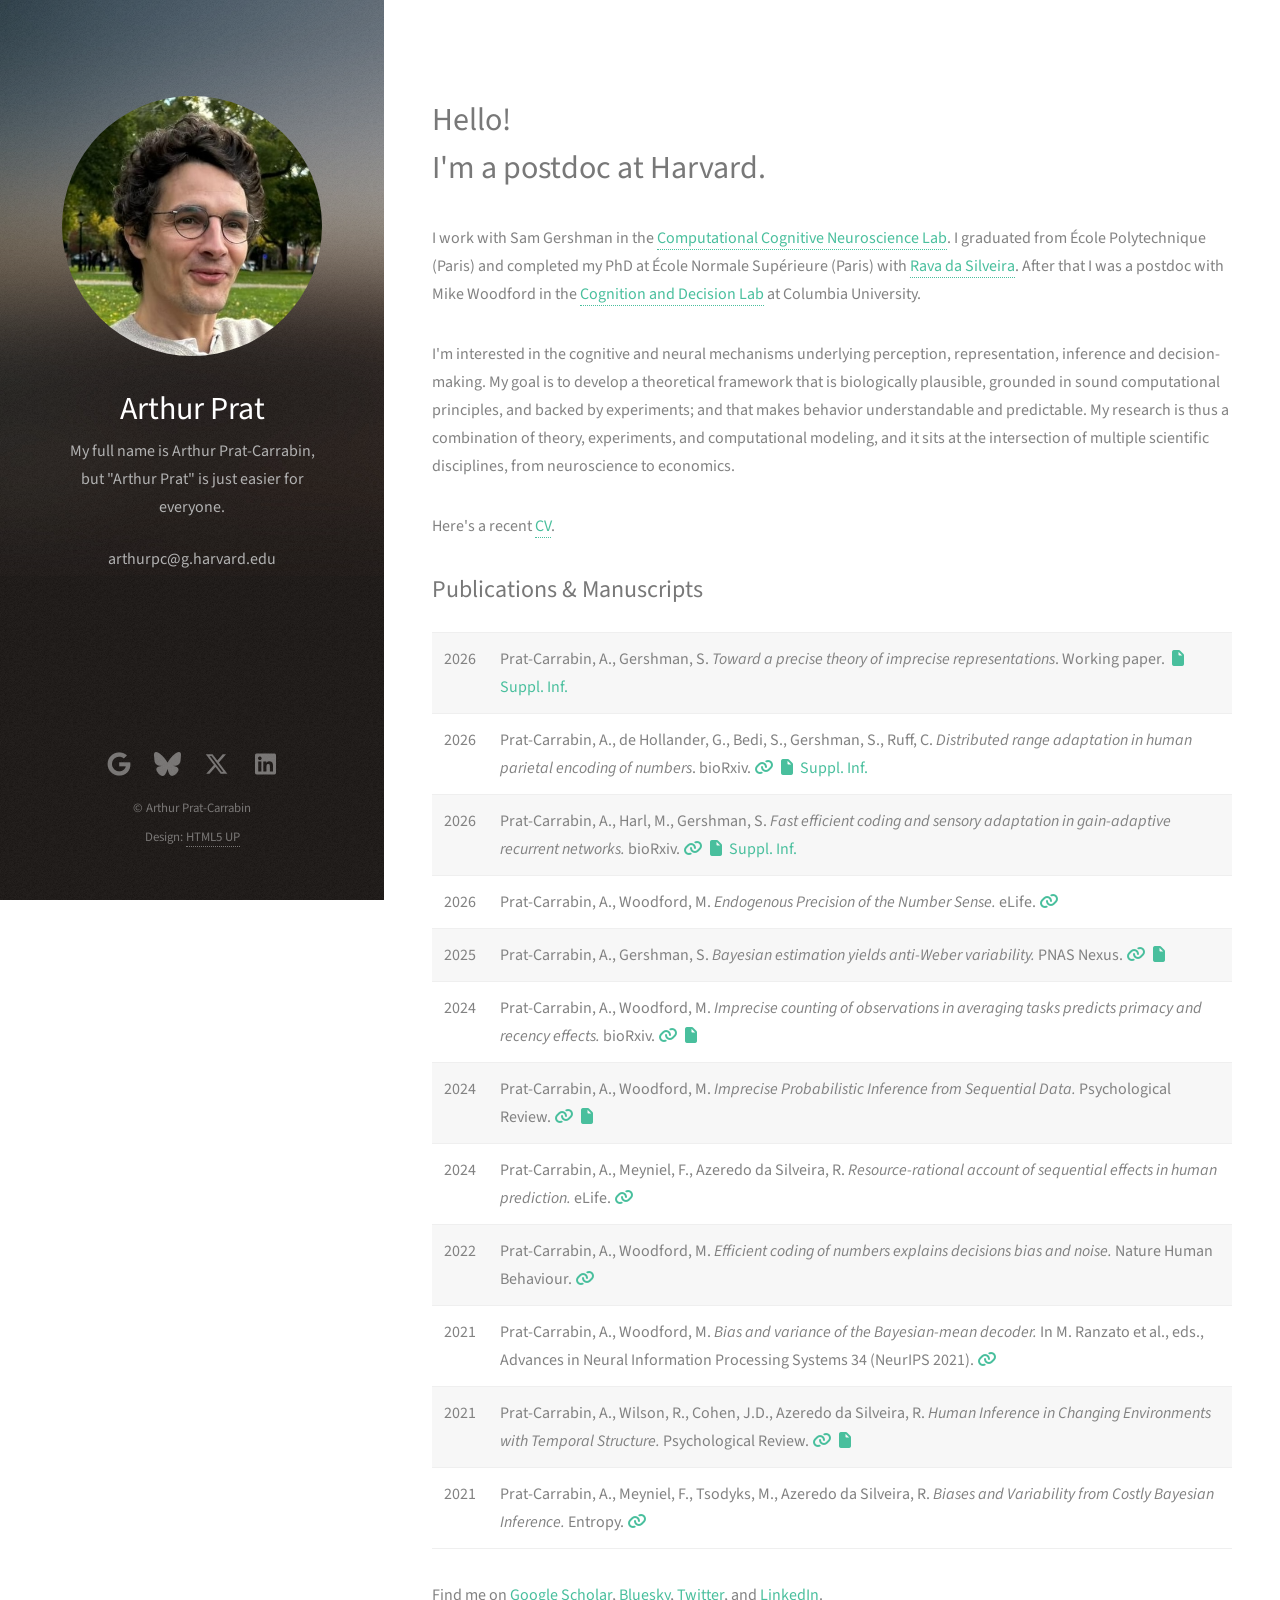
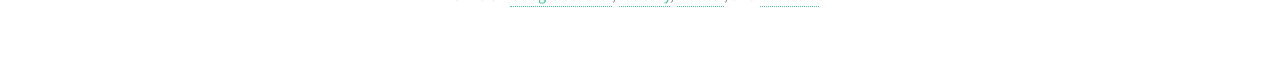
==== index.html @ 5d3cf510 "updated opinion piece" ====
<!DOCTYPE HTML>
<!--
	Strata by HTML5 UP
	html5up.net | @ajlkn
	Free for personal and commercial use under the CCA 3.0 license (html5up.net/license)
-->
<html>
	<head>
		<title>Arthur Prat-Carrabin</title>
		<meta charset="utf-8" />
		<meta name="viewport" content="width=device-width, initial-scale=1, user-scalable=no" />
		<link rel="stylesheet" href="assets/css/main.css" />
		<link rel="icon" type="image/x-icon" href="images/favicon.ico">
	</head>
	<body class="is-preload">

		<!-- Header -->
			<header id="header">
				<div class="inner">
					<a href="#" class="image avatar"><img src="images/apc3c.JPG" alt="" /></a>
					<h1 style="font-size:2em"><strong>Arthur Prat</strong></h1>
                    <p>My full name is Arthur Prat-Carrabin,<br>but "Arthur Prat" is just easier for everyone.</p>
					<p>arthurpc<span>@</span>g.harvard.edu</p>
				</div>
			</header>

		<!-- Main -->
			<div id="main">

				<!-- One -->
					<section id="one">
						<header class="major">
							<h2>Hello!<br />
							I'm a postdoc at Harvard.</h2>
						</header>
						<p>I work with Sam Gershman in the <a href="https://gershmanlab.com/">Computational Cognitive Neuroscience Lab</a>.
						I graduated from École Polytechnique (Paris) and completed my PhD at École Normale Supérieure (Paris) with <a href="https://www.silveira-lab.com/">Rava da Silveira</a>.
						After that I was a postdoc with Mike Woodford in the <a href="https://www.cognition.econ.columbia.edu/">Cognition and Decision Lab</a> at Columbia University.
						</p>
						<p>I'm interested in the cognitive and neural mechanisms underlying perception, representation, inference and decision-making.
							My goal is to develop a theoretical framework that is biologically plausible, grounded in sound computational principles,
							and backed by experiments; and that makes behavior understandable and predictable.
							My research is thus a combination of theory, experiments, and computational modeling,
							and it sits at the intersection of multiple scientific disciplines, from neuroscience to economics.
						</p>
						<p>Here's a recent <a href="pdfs/CV - Arthur Prat-Carrabin.pdf"  target="_blank" rel="noopener noreferrer">CV</a>.</p>
						<!-- <ul class="actions">
							<li><a href="#three" class="button">Learn More</a></li>
						</ul> -->
					</section>

						<h2>Publications & Manuscripts</h2>
						<div class="table-wrapper">
							<table>
								<tr>
									<td>2026</td>
									<td>Prat-Carrabin, A., Gershman, S. <i>Toward a precise theory of imprecise representations</i>. Working paper.
										<a href="pdfs/Prat-Carrabin and Gershman - 2026 - Toward a precise theory of imprecise representations.pdf" class="fa-solid fa-file" style="border-bottom:none;" target="_blank" rel="noopener noreferrer"></a>
										<a href="pdfs/Prat-Carrabin and Gershman - 2026 - Toward a precise theory of imprecise representations - Suppl Inf.pdf" style="border-bottom:none;" target="_blank" rel="noopener noreferrer">Suppl. Inf.</a>
                                    </td>
								</tr>
								<tr>
									<td>2026</td>
									<td>Prat-Carrabin, A., de Hollander, G., Bedi, S.,  Gershman, S., Ruff, C. <i>Distributed range adaptation in human parietal encoding of numbers</i>. bioRxiv.
                                        <a href="https://www.biorxiv.org/cgi/content/short/2025.09.25.675916" class="fa-solid fa-link" style="border-bottom:none;" target="_blank" rel="noopener noreferrer"></a>
										<a href="pdfs/Prat-Carrabin, de Hollander, Bedi, Gershman, Ruff - Distributed range adaptation in human parietal encoding of numbers - 2026.pdf" class="fa-solid fa-file" style="border-bottom:none;" target="_blank" rel="noopener noreferrer"></a>
										<a href="pdfs/Prat-Carrabin, de Hollander, Bedi, Gershman, Ruff - Distributed range adaptation in human parietal encoding of numbers - 2026 - Suppl Inf.pdf" style="border-bottom:none;" target="_blank" rel="noopener noreferrer">Suppl. Inf.</a>
                                        <!--- <br>Here is a <a href="https://www.youtube.com/watch?v=u6K8ixUadC8">recorded presentation</a> of this paper. --->
                                    </td>
								</tr>
								<tr>
									<td>2026</td>
									<td>Prat-Carrabin, A., Harl, M., Gershman, S. <i>Fast efficient coding and sensory adaptation in gain-adaptive recurrent networks.</i> bioRxiv.
                                        <a href="https://doi.org/10.1101/2025.07.11.664261" class="fa-solid fa-link" style="border-bottom:none;" target="_blank" rel="noopener noreferrer"></a>
										<a href="pdfs/Prat-Carrabin, Harl, Gershman - Fast efficient coding and sensory adaptation in gain-adaptive recurrent networks - 2026.pdf" class="fa-solid fa-file" style="border-bottom:none;" target="_blank" rel="noopener noreferrer"></a>
										<a href="pdfs/Prat-Carrabin, Harl, Gershman - Fast efficient coding and sensory adaptation in gain-adaptive recurrent networks - Suppl Inf - 2026.pdf" style="border-bottom:none;" target="_blank" rel="noopener noreferrer">Suppl. Inf.</a>
                                    </td>
								</tr>
								<tr>
									<td>2026</td>
									<td>Prat-Carrabin, A., Woodford, M. <i>Endogenous Precision of the Number Sense.</i> eLife.
                                        <a href="https://doi.org/10.7554/eLife.101277" class="fa-solid fa-link" style="border-bottom:none;" target="_blank" rel="noopener noreferrer"></a>
                                    </td>
								</tr>
								<tr>
									<td>2025</td>
									<td>Prat-Carrabin, A., Gershman, S. <i>Bayesian estimation yields anti-Weber variability.</i> PNAS Nexus.
                                        <a href="https://doi.org/10.1093/pnasnexus/pgaf275" class="fa-solid fa-link" style="border-bottom:none;" target="_blank" rel="noopener noreferrer"></a>
										<a href="pdfs/Prat-Carrabin and Gershman - 2025 - Bayesian estimation yields anti-Weber variability.pdf" class="fa-solid fa-file" style="border-bottom:none;" target="_blank" rel="noopener noreferrer"></a>
                                    </td>
								</tr>
								<tr>
									<td>2024</td>
									<td>Prat-Carrabin, A., Woodford, M. <i>Imprecise counting of observations in averaging tasks predicts primacy and recency effects.</i> bioRxiv.
                                        <a href="https://doi.org/10.1101/2024.09.29.615676" class="fa-solid fa-link" style="border-bottom:none;" target="_blank" rel="noopener noreferrer"></a>
										<a href="pdfs/Prat-Carrabin and Woodford - 2024 - Imprecise counting of observations in averaging tasks predicts primacy and recency effects.pdf" class="fa-solid fa-file" style="border-bottom:none;" target="_blank" rel="noopener noreferrer"></a>
                                    </td>
								</tr>
								<tr>
									<td>2024</td>
									<td>Prat-Carrabin, A., Woodford, M. <i>Imprecise Probabilistic Inference from Sequential Data.</i> Psychological Review.
										<a href="https://doi.org/10.1037/rev0000469" class="fa-solid fa-link" style="border-bottom:none;" target="_blank" rel="noopener noreferrer"></a>
										<a href="pdfs/Prat-Carrabin and Woodford - 2024 - Imprecise probabilistic inference from sequential data.pdf" class="fa-solid fa-file" style="border-bottom:none;" target="_blank" rel="noopener noreferrer"></a>
									</td>
								</tr>
								<tr>
									<td>2024</td>
									<td>Prat-Carrabin, A., Meyniel, F., Azeredo da Silveira, R. <i>Resource-rational account of sequential effects in human prediction.</i> eLife.
										<a href="https://doi.org/10.7554/eLife.81256" class="fa-solid fa-link" style="border-bottom:none;" target="_blank" rel="noopener noreferrer"></a></td>
								</tr>
								<tr>
									<td>2022</td>
									<td>Prat-Carrabin, A., Woodford, M. <i>Efficient coding of numbers explains decisions bias and noise.</i> Nature Human Behaviour. 
										<a href="https://www.nature.com/articles/s41562-022-01352-4" class="fa-solid fa-link" style="border-bottom:none;" target="_blank" rel="noopener noreferrer"></a></td>
								</tr>
								<tr>
									<td>2021</td>
									<td>Prat-Carrabin, A., Woodford, M. <i>Bias and variance of the Bayesian-mean decoder.</i> In M. Ranzato et al., eds., Advances in Neural Information Processing Systems 34 (NeurIPS 2021).
										<a href="https://proceedings.neurips.cc/paper_files/paper/2021/hash/c7c3e78e3c9d26cc1158a8735d548eaa-Abstract.html" class="fa-solid fa-link" style="border-bottom:none;" target="_blank" rel="noopener noreferrer"></a></td>
								</tr>
								<tr>
									<td>2021</td>
									<td>Prat-Carrabin, A., Wilson, R., Cohen, J.D., Azeredo da Silveira, R. <i>Human Inference in Changing Environments with Temporal Structure.</i> Psychological Review.
										<a href="http://dx.doi.org/10.1037/rev0000276" class="fa-solid fa-link" style="border-bottom:none;" target="_blank" rel="noopener noreferrer"></a>
										<a href="pdfs/Prat-Carrabin et al. - 2021 - Human inference in changing environments with temporal structure.pdf" class="fa-solid fa-file" style="border-bottom:none;" target="_blank" rel="noopener noreferrer"></a>
									</td>
								</tr>
								<tr>
									<td>2021</td>
									<td>Prat-Carrabin, A., Meyniel, F., Tsodyks, M., Azeredo da Silveira, R. <i>Biases and Variability from Costly Bayesian Inference.</i> Entropy. <a href="https://doi.org/10.3390/e23050603" class="fa-solid fa-link" style="border-bottom:none;" target="_blank" rel="noopener noreferrer"></a></td>
								</tr>
							</table>
						</div>
					
					Find me on <a href="https://scholar.google.com/citations?user=wDpjnFcAAAAJ" target="_blank" rel="noopener noreferrer">Google Scholar</a>,
								<a href="https://bsky.app/profile/arthurpr4t.bsky.social" target="_blank" rel="noopener noreferrer">Bluesky</a>,
								<a href="https://x.com/arthurpr4t" target="_blank" rel="noopener noreferrer">Twitter</a>, and 
								<a href="https://www.linkedin.com/in/arthurpratcarrabin/" target="_blank" rel="noopener noreferrer">LinkedIn</a>.

				<!-- Two ->
					<section id="two">
						<h2>Recent Work</h2>
						<div class="row">
							<article class="col-6 col-12-xsmall work-item">
								<a href="images/fulls/01.jpg" class="image fit thumb"><img src="images/thumbs/01.jpg" alt="" /></a>
								<h3>Magna sed consequat tempus</h3>
								<p>Lorem ipsum dolor sit amet nisl sed nullam feugiat.</p>
							</article>
							<article class="col-6 col-12-xsmall work-item">
								<a href="images/fulls/02.jpg" class="image fit thumb"><img src="images/thumbs/02.jpg" alt="" /></a>
								<h3>Ultricies lacinia interdum</h3>
								<p>Lorem ipsum dolor sit amet nisl sed nullam feugiat.</p>
							</article>
							<article class="col-6 col-12-xsmall work-item">
								<a href="images/fulls/03.jpg" class="image fit thumb"><img src="images/thumbs/03.jpg" alt="" /></a>
								<h3>Tortor metus commodo</h3>
								<p>Lorem ipsum dolor sit amet nisl sed nullam feugiat.</p>
							</article>
							<article class="col-6 col-12-xsmall work-item">
								<a href="images/fulls/04.jpg" class="image fit thumb"><img src="images/thumbs/04.jpg" alt="" /></a>
								<h3>Quam neque phasellus</h3>
								<p>Lorem ipsum dolor sit amet nisl sed nullam feugiat.</p>
							</article>
							<article class="col-6 col-12-xsmall work-item">
								<a href="images/fulls/05.jpg" class="image fit thumb"><img src="images/thumbs/05.jpg" alt="" /></a>
								<h3>Nunc enim commodo aliquet</h3>
								<p>Lorem ipsum dolor sit amet nisl sed nullam feugiat.</p>
							</article>
							<article class="col-6 col-12-xsmall work-item">
								<a href="images/fulls/06.jpg" class="image fit thumb"><img src="images/thumbs/06.jpg" alt="" /></a>
								<h3>Risus ornare lacinia</h3>
								<p>Lorem ipsum dolor sit amet nisl sed nullam feugiat.</p>
							</article>
						</div>
						<ul class="actions">
							<li><a href="#" class="button">Full Portfolio</a></li>
						</ul>
					</section>

				<!-- Three ->
					<section id="three">
						<h2>Get In Touch</h2>
						<p>Accumsan pellentesque commodo blandit enim arcu non at amet id arcu magna. Accumsan orci faucibus id eu lorem semper nunc nisi lorem vulputate lorem neque lorem ipsum dolor.</p>
						<div class="row">
							<div class="col-8 col-12-small">
								<form method="post" action="#">
									<div class="row gtr-uniform gtr-50">
										<div class="col-6 col-12-xsmall"><input type="text" name="name" id="name" placeholder="Name" /></div>
										<div class="col-6 col-12-xsmall"><input type="email" name="email" id="email" placeholder="Email" /></div>
										<div class="col-12"><textarea name="message" id="message" placeholder="Message" rows="4"></textarea></div>
									</div>
								</form>
								<ul class="actions">
									<li><input type="submit" value="Send Message" /></li>
								</ul>
							</div>
							<div class="col-4 col-12-small">
								<ul class="labeled-icons">
									<li>
										<h3 class="icon solid fa-home"><span class="label">Address</span></h3>
										1234 Somewhere Rd.<br />
										Nashville, TN 00000<br />
										United States
									</li>
									<li>
										<h3 class="icon solid fa-mobile-alt"><span class="label">Phone</span></h3>
										000-000-0000
									</li>
									<li>
										<h3 class="icon solid fa-envelope"><span class="label">Email</span></h3>
										<a href="#">hello@untitled.tld</a>
									</li>
								</ul>
							</div>
						</div>
					</section>

				<!-- Four ->
				<!-
					<section id="four">
						<h2>Elements</h2>

						<section>
							<h4>Text</h4>
							<p>This is <b>bold</b> and this is <strong>strong</strong>. This is <i>italic</i> and this is <em>emphasized</em>.
							This is <sup>superscript</sup> text and this is <sub>subscript</sub> text.
							This is <u>underlined</u> and this is code: <code>for (;;) { ... }</code>. Finally, <a href="#">this is a link</a>.</p>
							<hr />
							<header>
								<h4>Heading with a Subtitle</h4>
								<p>Lorem ipsum dolor sit amet nullam id egestas urna aliquam</p>
							</header>
							<p>Nunc lacinia ante nunc ac lobortis. Interdum adipiscing gravida odio porttitor sem non mi integer non faucibus ornare mi ut ante amet placerat aliquet. Volutpat eu sed ante lacinia sapien lorem accumsan varius montes viverra nibh in adipiscing blandit tempus accumsan.</p>
							<header>
								<h5>Heading with a Subtitle</h5>
								<p>Lorem ipsum dolor sit amet nullam id egestas urna aliquam</p>
							</header>
							<p>Nunc lacinia ante nunc ac lobortis. Interdum adipiscing gravida odio porttitor sem non mi integer non faucibus ornare mi ut ante amet placerat aliquet. Volutpat eu sed ante lacinia sapien lorem accumsan varius montes viverra nibh in adipiscing blandit tempus accumsan.</p>
							<hr />
							<h2>Heading Level 2</h2>
							<h3>Heading Level 3</h3>
							<h4>Heading Level 4</h4>
							<h5>Heading Level 5</h5>
							<h6>Heading Level 6</h6>
							<hr />
							<h5>Blockquote</h5>
							<blockquote>Fringilla nisl. Donec accumsan interdum nisi, quis tincidunt felis sagittis eget tempus euismod. Vestibulum ante ipsum primis in faucibus vestibulum. Blandit adipiscing eu felis iaculis volutpat ac adipiscing accumsan faucibus. Vestibulum ante ipsum primis in faucibus lorem ipsum dolor sit amet nullam adipiscing eu felis.</blockquote>
							<h5>Preformatted</h5>
							<pre><code>i = 0;

while (!deck.isInOrder()) {
print 'Iteration ' + i;
deck.shuffle();
i++;
}

print 'It took ' + i + ' iterations to sort the deck.';</code></pre>
						</section>

						<section>
							<h4>Lists</h4>
							<div class="row">
								<div class="col-6 col-12-xsmall">
									<h5>Unordered</h5>
									<ul>
										<li>Dolor pulvinar etiam magna etiam.</li>
										<li>Sagittis adipiscing lorem eleifend.</li>
										<li>Felis enim feugiat dolore viverra.</li>
									</ul>
									<h5>Alternate</h5>
									<ul class="alt">
										<li>Dolor pulvinar etiam magna etiam.</li>
										<li>Sagittis adipiscing lorem eleifend.</li>
										<li>Felis enim feugiat dolore viverra.</li>
									</ul>
								</div>
								<div class="col-6 col-12-xsmall">
									<h5>Ordered</h5>
									<ol>
										<li>Dolor pulvinar etiam magna etiam.</li>
										<li>Etiam vel felis at lorem sed viverra.</li>
										<li>Felis enim feugiat dolore viverra.</li>
										<li>Dolor pulvinar etiam magna etiam.</li>
										<li>Etiam vel felis at lorem sed viverra.</li>
										<li>Felis enim feugiat dolore viverra.</li>
									</ol>
									<h5>Icons</h5>
									<ul class="icons">
										<li><a href="#" class="icon brands fa-twitter"><span class="label">Twitter</span></a></li>
										<li><a href="#" class="icon brands fa-facebook-f"><span class="label">Facebook</span></a></li>
										<li><a href="#" class="icon brands fa-instagram"><span class="label">Instagram</span></a></li>
										<li><a href="#" class="icon brands fa-github"><span class="label">Github</span></a></li>
										<li><a href="#" class="icon brands fa-dribbble"><span class="label">Dribbble</span></a></li>
										<li><a href="#" class="icon brands fa-tumblr"><span class="label">Tumblr</span></a></li>
									</ul>
								</div>
							</div>
							<h5>Actions</h5>
							<ul class="actions">
								<li><a href="#" class="button primary">Default</a></li>
								<li><a href="#" class="button">Default</a></li>
							</ul>
							<ul class="actions small">
								<li><a href="#" class="button primary small">Small</a></li>
								<li><a href="#" class="button small">Small</a></li>
							</ul>
							<div class="row">
								<div class="col-6 col-12-small">
									<ul class="actions stacked">
										<li><a href="#" class="button primary">Default</a></li>
										<li><a href="#" class="button">Default</a></li>
									</ul>
								</div>
								<div class="col-6 col-12-small">
									<ul class="actions stacked">
										<li><a href="#" class="button primary small">Small</a></li>
										<li><a href="#" class="button small">Small</a></li>
									</ul>
								</div>
								<div class="col-6 col-12-small">
									<ul class="actions stacked">
										<li><a href="#" class="button primary fit">Default</a></li>
										<li><a href="#" class="button fit">Default</a></li>
									</ul>
								</div>
								<div class="col-6 col-12-small">
									<ul class="actions stacked">
										<li><a href="#" class="button primary small fit">Small</a></li>
										<li><a href="#" class="button small fit">Small</a></li>
									</ul>
								</div>
							</div>
						</section>

						<section>
							<h4>Table</h4>
							<h5>Default</h5>
							<div class="table-wrapper">
								<table>
									<thead>
										<tr>
											<th>Name</th>
											<th>Description</th>
											<th>Price</th>
										</tr>
									</thead>
									<tbody>
										<tr>
											<td>Item One</td>
											<td>Ante turpis integer aliquet porttitor.</td>
											<td>29.99</td>
										</tr>
										<tr>
											<td>Item Two</td>
											<td>Vis ac commodo adipiscing arcu aliquet.</td>
											<td>19.99</td>
										</tr>
										<tr>
											<td>Item Three</td>
											<td> Morbi faucibus arcu accumsan lorem.</td>
											<td>29.99</td>
										</tr>
										<tr>
											<td>Item Four</td>
											<td>Vitae integer tempus condimentum.</td>
											<td>19.99</td>
										</tr>
										<tr>
											<td>Item Five</td>
											<td>Ante turpis integer aliquet porttitor.</td>
											<td>29.99</td>
										</tr>
									</tbody>
									<tfoot>
										<tr>
											<td colspan="2"></td>
											<td>100.00</td>
										</tr>
									</tfoot>
								</table>
							</div>

							<h5>Alternate</h5>
							<div class="table-wrapper">
								<table class="alt">
									<thead>
										<tr>
											<th>Name</th>
											<th>Description</th>
											<th>Price</th>
										</tr>
									</thead>
									<tbody>
										<tr>
											<td>Item One</td>
											<td>Ante turpis integer aliquet porttitor.</td>
											<td>29.99</td>
										</tr>
										<tr>
											<td>Item Two</td>
											<td>Vis ac commodo adipiscing arcu aliquet.</td>
											<td>19.99</td>
										</tr>
										<tr>
											<td>Item Three</td>
											<td> Morbi faucibus arcu accumsan lorem.</td>
											<td>29.99</td>
										</tr>
										<tr>
											<td>Item Four</td>
											<td>Vitae integer tempus condimentum.</td>
											<td>19.99</td>
										</tr>
										<tr>
											<td>Item Five</td>
											<td>Ante turpis integer aliquet porttitor.</td>
											<td>29.99</td>
										</tr>
									</tbody>
									<tfoot>
										<tr>
											<td colspan="2"></td>
											<td>100.00</td>
										</tr>
									</tfoot>
								</table>
							</div>
						</section>

						<section>
							<h4>Buttons</h4>
							<ul class="actions">
								<li><a href="#" class="button primary">Primary</a></li>
								<li><a href="#" class="button">Default</a></li>
							</ul>
							<ul class="actions">
								<li><a href="#" class="button large">Large</a></li>
								<li><a href="#" class="button">Default</a></li>
								<li><a href="#" class="button small">Small</a></li>
							</ul>
							<ul class="actions fit">
								<li><a href="#" class="button primary fit">Fit</a></li>
								<li><a href="#" class="button fit">Fit</a></li>
							</ul>
							<ul class="actions fit small">
								<li><a href="#" class="button primary fit small">Fit + Small</a></li>
								<li><a href="#" class="button fit small">Fit + Small</a></li>
							</ul>
							<ul class="actions">
								<li><a href="#" class="button primary icon solid fa-download">Icon</a></li>
								<li><a href="#" class="button icon solid fa-download">Icon</a></li>
							</ul>
							<ul class="actions">
								<li><span class="button primary disabled">Primary</span></li>
								<li><span class="button disabled">Default</span></li>
							</ul>
						</section>

						<section>
							<h4>Form</h4>
							<form method="post" action="#">
								<div class="row gtr-uniform gtr-50">
									<div class="col-6 col-12-xsmall">
										<input type="text" name="demo-name" id="demo-name" value="" placeholder="Name" />
									</div>
									<div class="col-6 col-12-xsmall">
										<input type="email" name="demo-email" id="demo-email" value="" placeholder="Email" />
									</div>
									<div class="col-12">
										<select name="demo-category" id="demo-category">
											<option value="">- Category -</option>
											<option value="1">Manufacturing</option>
											<option value="1">Shipping</option>
											<option value="1">Administration</option>
											<option value="1">Human Resources</option>
										</select>
									</div>
									<div class="col-4 col-12-small">
										<input type="radio" id="demo-priority-low" name="demo-priority" checked>
										<label for="demo-priority-low">Low Priority</label>
									</div>
									<div class="col-4 col-12-small">
										<input type="radio" id="demo-priority-normal" name="demo-priority">
										<label for="demo-priority-normal">Normal Priority</label>
									</div>
									<div class="col-4 col-12-small">
										<input type="radio" id="demo-priority-high" name="demo-priority">
										<label for="demo-priority-high">High Priority</label>
									</div>
									<div class="col-6 col-12-small">
										<input type="checkbox" id="demo-copy" name="demo-copy">
										<label for="demo-copy">Email me a copy of this message</label>
									</div>
									<div class="col-6 col-12-small">
										<input type="checkbox" id="demo-human" name="demo-human" checked>
										<label for="demo-human">I am a human and not a robot</label>
									</div>
									<div class="col-12">
										<textarea name="demo-message" id="demo-message" placeholder="Enter your message" rows="6"></textarea>
									</div>
									<div class="col-12">
										<ul class="actions">
											<li><input type="submit" value="Send Message" class="primary" /></li>
											<li><input type="reset" value="Reset" /></li>
										</ul>
									</div>
								</div>
							</form>
						</section>

						<section>
							<h4>Image</h4>
							<h5>Fit</h5>
							<div class="box alt">
								<div class="row gtr-50 gtr-uniform">
									<div class="col-12"><span class="image fit"><img src="images/fulls/05.jpg" alt="" /></span></div>
									<div class="col-4"><span class="image fit"><img src="images/thumbs/01.jpg" alt="" /></span></div>
									<div class="col-4"><span class="image fit"><img src="images/thumbs/02.jpg" alt="" /></span></div>
									<div class="col-4"><span class="image fit"><img src="images/thumbs/03.jpg" alt="" /></span></div>
									<div class="col-4"><span class="image fit"><img src="images/thumbs/04.jpg" alt="" /></span></div>
									<div class="col-4"><span class="image fit"><img src="images/thumbs/05.jpg" alt="" /></span></div>
									<div class="col-4"><span class="image fit"><img src="images/thumbs/06.jpg" alt="" /></span></div>
									<div class="col-4"><span class="image fit"><img src="images/thumbs/03.jpg" alt="" /></span></div>
									<div class="col-4"><span class="image fit"><img src="images/thumbs/02.jpg" alt="" /></span></div>
									<div class="col-4"><span class="image fit"><img src="images/thumbs/01.jpg" alt="" /></span></div>
								</div>
							</div>
							<h5>Left &amp; Right</h5>
							<p><span class="image left"><img src="images/avatar.jpg" alt="" /></span>Fringilla nisl. Donec accumsan interdum nisi, quis tincidunt felis sagittis eget. tempus euismod. Vestibulum ante ipsum primis in faucibus vestibulum. Blandit adipiscing eu felis iaculis volutpat ac adipiscing accumsan eu faucibus. Integer ac pellentesque praesent tincidunt felis sagittis eget. tempus euismod. Vestibulum ante ipsum primis in faucibus vestibulum. Blandit adipiscing eu felis iaculis volutpat ac adipiscing accumsan eu faucibus. Integer ac pellentesque praesent. Donec accumsan interdum nisi, quis tincidunt felis sagittis eget. tempus euismod. Vestibulum ante ipsum primis in faucibus vestibulum. Blandit adipiscing eu felis iaculis volutpat ac adipiscing accumsan eu faucibus. Integer ac pellentesque praesent tincidunt felis sagittis eget. tempus euismod. Vestibulum ante ipsum primis in faucibus vestibulum. Blandit adipiscing eu felis iaculis volutpat ac adipiscing accumsan eu faucibus. Integer ac pellentesque praesent.</p>
							<p><span class="image right"><img src="images/avatar.jpg" alt="" /></span>Fringilla nisl. Donec accumsan interdum nisi, quis tincidunt felis sagittis eget. tempus euismod. Vestibulum ante ipsum primis in faucibus vestibulum. Blandit adipiscing eu felis iaculis volutpat ac adipiscing accumsan eu faucibus. Integer ac pellentesque praesent tincidunt felis sagittis eget. tempus euismod. Vestibulum ante ipsum primis in faucibus vestibulum. Blandit adipiscing eu felis iaculis volutpat ac adipiscing accumsan eu faucibus. Integer ac pellentesque praesent. Donec accumsan interdum nisi, quis tincidunt felis sagittis eget. tempus euismod. Vestibulum ante ipsum primis in faucibus vestibulum. Blandit adipiscing eu felis iaculis volutpat ac adipiscing accumsan eu faucibus. Integer ac pellentesque praesent tincidunt felis sagittis eget. tempus euismod. Vestibulum ante ipsum primis in faucibus vestibulum. Blandit adipiscing eu felis iaculis volutpat ac adipiscing accumsan eu faucibus. Integer ac pellentesque praesent.</p>
						</section>

					</section>
				-->

			</div>

		<!-- Footer -->
			<footer id="footer">
				<div class="inner">
					<ul class="icons">
						<li><a style="border-bottom:none; font-size:1.5em;" href="https://scholar.google.com/citations?user=wDpjnFcAAAAJ" class="fa-brands fa-google" target="_blank" rel="noopener noreferrer"></a></li>
						<li><a style="border-bottom:none; font-size:1.5em;" href="https://bsky.app/profile/arthurpr4t.bsky.social" class="fa-brands fa-bluesky" target="_blank" rel="noopener noreferrer"></a></li>
						<li><a style="border-bottom:none; font-size:1.5em;" href="https://x.com/arthurpr4t" class="fa-brands fa-x-twitter" target="_blank" rel="noopener noreferrer"></a></li>
						<li><a style="border-bottom:none; font-size:1.5em;" href="https://www.linkedin.com/in/arthurpratcarrabin/" class="fa-brands fa-linkedin" target="_blank" rel="noopener noreferrer"></a></li>
						<!--- <li><a href="#" class="icon brands fa-github"><span class="label">Github</span></a></li> --->
						<!--- <li><a href="#" class="icon brands fa-dribbble"><span class="label">Dribbble</span></a></li> --->
						<!--- <li><a href="#" class="icon solid fa-envelope"><span class="label">Email</span></a></li> --->
					</ul>
					<ul class="copyright">
						<li>&copy; Arthur Prat-Carrabin</li><li>Design: <a href="http://html5up.net">HTML5 UP</a></li>
					</ul>
				</div>
			</footer>

		<!-- Scripts -->
			<script src="assets/js/jquery.min.js"></script>
			<script src="assets/js/jquery.poptrox.min.js"></script>
			<script src="assets/js/browser.min.js"></script>
			<script src="assets/js/breakpoints.min.js"></script>
			<script src="assets/js/util.js"></script>
			<script src="assets/js/main.js"></script>

	</body>
</html>
---- assets/css/main.css ----
/*@import url("fontawesome.min.css");*/
@import url("../fontawesome/css/fontawesome.min.css");
@import url("../fontawesome/css/brands.min.css");
@import url("../fontawesome/css/solid.min.css");
@import url("https://fonts.googleapis.com/css?family=Source+Sans+Pro:400,400italic");

/*
	Strata by HTML5 UP
	html5up.net | @ajlkn
	Free for personal and commercial use under the CCA 3.0 license (html5up.net/license)
*/

html, body, div, span, applet, object,
iframe, h1, h2, h3, h4, h5, h6, p, blockquote,
pre, a, abbr, acronym, address, big, cite,
code, del, dfn, em, img, ins, kbd, q, s, samp,
small, strike, strong, sub, sup, tt, var, b,
u, i, center, dl, dt, dd, ol, ul, li, fieldset,
form, label, legend, table, caption, tbody,
tfoot, thead, tr, th, td, article, aside,
canvas, details, embed, figure, figcaption,
footer, header, hgroup, menu, nav, output, ruby,
section, summary, time, mark, audio, video {
	margin: 0;
	padding: 0;
	border: 0;
	font-size: 100%;
	font: inherit;
	vertical-align: baseline;}

article, aside, details, figcaption, figure,
footer, header, hgroup, menu, nav, section {
	display: block;}

body {
	line-height: 1;
}

ol, ul {
	list-style: none;
}

blockquote, q {
	quotes: none;
}

	blockquote:before, blockquote:after, q:before, q:after {
		content: '';
		content: none;
	}

table {
	border-collapse: collapse;
	border-spacing: 0;
}

body {
	-webkit-text-size-adjust: none;
}

mark {
	background-color: transparent;
	color: inherit;
}

input::-moz-focus-inner {
	border: 0;
	padding: 0;
}

input, select, textarea {
	-moz-appearance: none;
	-webkit-appearance: none;
	-ms-appearance: none;
	appearance: none;
}

/* Basic */

	html {
		box-sizing: border-box;
	}

	*, *:before, *:after {
		box-sizing: inherit;
	}

	body {
		background: #fff;
	}

		body.is-preload *, body.is-preload *:before, body.is-preload *:after {
			-moz-animation: none !important;
			-webkit-animation: none !important;
			-ms-animation: none !important;
			animation: none !important;
			-moz-transition: none !important;
			-webkit-transition: none !important;
			-ms-transition: none !important;
			transition: none !important;
		}

	body, input, select, textarea {
		/*color: #a2a2a2;*/
		color: #828282;
		font-family: "Source Sans Pro", Helvetica, sans-serif;
		font-size: 16pt;
		font-weight: 400;
		line-height: 1.75em;
	}

	a {
		-moz-transition: color 0.2s ease-in-out, border-color 0.2s ease-in-out;
		-webkit-transition: color 0.2s ease-in-out, border-color 0.2s ease-in-out;
		-ms-transition: color 0.2s ease-in-out, border-color 0.2s ease-in-out;
		transition: color 0.2s ease-in-out, border-color 0.2s ease-in-out;
		border-bottom: dotted 1px;
		color: #49bf9d;
		text-decoration: none;
	}

		a:hover {
			border-bottom-color: transparent;
			color: #49bf9d !important;
			text-decoration: none;
		}

	strong, b {
		color: #787878;
		font-weight: 400;
	}

	em, i {
		font-style: italic;
	}

	p {
		margin: 0 0 2em 0;
	}

	h1, h2, h3, h4, h5, h6 {
		color: #787878;
		font-weight: 400;
		line-height: 1em;
		margin: 0 0 1em 0;
	}

		h1 a, h2 a, h3 a, h4 a, h5 a, h6 a {
			color: inherit;
			text-decoration: none;
		}

	h1 {
		font-size: 2em;
		line-height: 1.5em;
	}

	h2 {
		font-size: 1.5em;
		line-height: 1.5em;
	}

	h3 {
		font-size: 1.25em;
		line-height: 1.5em;
	}

	h4 {
		font-size: 1.1em;
		line-height: 1.5em;
	}

	h5 {
		font-size: 0.9em;
		line-height: 1.5em;
	}

	h6 {
		font-size: 0.7em;
		line-height: 1.5em;
	}

	sub {
		font-size: 0.8em;
		position: relative;
		top: 0.5em;
	}

	sup {
		font-size: 0.8em;
		position: relative;
		top: -0.5em;
	}

	hr {
		border: 0;
		border-bottom: solid 2px #efefef;
		margin: 2em 0;
	}

		hr.major {
			margin: 3em 0;
		}

	blockquote {
		border-left: solid 6px #efefef;
		font-style: italic;
		margin: 0 0 2em 0;
		padding: 0.5em 0 0.5em 1.5em;
	}

	code {
		background: #f7f7f7;
		border-radius: 0.35em;
		border: solid 2px #efefef;
		font-family: "Courier New", monospace;
		font-size: 0.9em;
		margin: 0 0.25em;
		padding: 0.25em 0.65em;
	}

	pre {
		-webkit-overflow-scrolling: touch;
		font-family: "Courier New", monospace;
		font-size: 0.9em;
		margin: 0 0 2em 0;
	}

		pre code {
			display: block;
			line-height: 1.75em;
			padding: 1em 1.5em;
			overflow-x: auto;
		}

	.align-left {
		text-align: left;
	}

	.align-center {
		text-align: center;
	}

	.align-right {
		text-align: right;
	}

/* Container */

	.container {
		margin: 0 auto;
		max-width: calc(100% - 4em);
		width: 100%;
	}

		.container.xsmall {
			width: 25%;
		}

		.container.small {
			width: 50%;
		}

		.container.medium {
			width: 75%;
		}

		.container.large {
			width: 125%;
		}

		.container.xlarge {
			width: 150%;
		}

		.container.max {
			width: 100%;
		}

		@media screen and (max-width: 980px) {

			.container {
				width: 100% !important;
				max-width: 100% !important;
			}

		}

		@media screen and (max-width: 480px) {

			.container {
				max-width: calc(100% - 3em);
			}

		}

/* Row */

	.row {
		display: flex;
		flex-wrap: wrap;
		box-sizing: border-box;
		align-items: stretch;
	}

		.row > * {
			box-sizing: border-box;
		}

		.row.gtr-uniform > * > :last-child {
			margin-bottom: 0;
		}

		.row.aln-left {
			justify-content: flex-start;
		}

		.row.aln-center {
			justify-content: center;
		}

		.row.aln-right {
			justify-content: flex-end;
		}

		.row.aln-top {
			align-items: flex-start;
		}

		.row.aln-middle {
			align-items: center;
		}

		.row.aln-bottom {
			align-items: flex-end;
		}

		.row > .imp {
			order: -1;
		}

		.row > .col-1 {
			width: 8.33333%;
		}

		.row > .off-1 {
			margin-left: 8.33333%;
		}

		.row > .col-2 {
			width: 16.66667%;
		}

		.row > .off-2 {
			margin-left: 16.66667%;
		}

		.row > .col-3 {
			width: 25%;
		}

		.row > .off-3 {
			margin-left: 25%;
		}

		.row > .col-4 {
			width: 33.33333%;
		}

		.row > .off-4 {
			margin-left: 33.33333%;
		}

		.row > .col-5 {
			width: 41.66667%;
		}

		.row > .off-5 {
			margin-left: 41.66667%;
		}

		.row > .col-6 {
			width: 50%;
		}

		.row > .off-6 {
			margin-left: 50%;
		}

		.row > .col-7 {
			width: 58.33333%;
		}

		.row > .off-7 {
			margin-left: 58.33333%;
		}

		.row > .col-8 {
			width: 66.66667%;
		}

		.row > .off-8 {
			margin-left: 66.66667%;
		}

		.row > .col-9 {
			width: 75%;
		}

		.row > .off-9 {
			margin-left: 75%;
		}

		.row > .col-10 {
			width: 83.33333%;
		}

		.row > .off-10 {
			margin-left: 83.33333%;
		}

		.row > .col-11 {
			width: 91.66667%;
		}

		.row > .off-11 {
			margin-left: 91.66667%;
		}

		.row > .col-12 {
			width: 100%;
		}

		.row > .off-12 {
			margin-left: 100%;
		}

		.row.gtr-0 {
			margin-top: 0;
			margin-left: 0em;
		}

			.row.gtr-0 > * {
				padding: 0 0 0 0em;
			}

			.row.gtr-0.gtr-uniform {
				margin-top: 0em;
			}

				.row.gtr-0.gtr-uniform > * {
					padding-top: 0em;
				}

		.row.gtr-25 {
			margin-top: 0;
			margin-left: -0.625em;
		}

			.row.gtr-25 > * {
				padding: 0 0 0 0.625em;
			}

			.row.gtr-25.gtr-uniform {
				margin-top: -0.625em;
			}

				.row.gtr-25.gtr-uniform > * {
					padding-top: 0.625em;
				}

		.row.gtr-50 {
			margin-top: 0;
			margin-left: -1.25em;
		}

			.row.gtr-50 > * {
				padding: 0 0 0 1.25em;
			}

			.row.gtr-50.gtr-uniform {
				margin-top: -1.25em;
			}

				.row.gtr-50.gtr-uniform > * {
					padding-top: 1.25em;
				}

		.row {
			margin-top: 0;
			margin-left: -2.5em;
		}

			.row > * {
				padding: 0 0 0 2.5em;
			}

			.row.gtr-uniform {
				margin-top: -2.5em;
			}

				.row.gtr-uniform > * {
					padding-top: 2.5em;
				}

		.row.gtr-150 {
			margin-top: 0;
			margin-left: -3.75em;
		}

			.row.gtr-150 > * {
				padding: 0 0 0 3.75em;
			}

			.row.gtr-150.gtr-uniform {
				margin-top: -3.75em;
			}

				.row.gtr-150.gtr-uniform > * {
					padding-top: 3.75em;
				}

		.row.gtr-200 {
			margin-top: 0;
			margin-left: -5em;
		}

			.row.gtr-200 > * {
				padding: 0 0 0 5em;
			}

			.row.gtr-200.gtr-uniform {
				margin-top: -5em;
			}

				.row.gtr-200.gtr-uniform > * {
					padding-top: 5em;
				}

		@media screen and (max-width: 1800px) {

			.row {
				display: flex;
				flex-wrap: wrap;
				box-sizing: border-box;
				align-items: stretch;
			}

				.row > * {
					box-sizing: border-box;
				}

				.row.gtr-uniform > * > :last-child {
					margin-bottom: 0;
				}

				.row.aln-left {
					justify-content: flex-start;
				}

				.row.aln-center {
					justify-content: center;
				}

				.row.aln-right {
					justify-content: flex-end;
				}

				.row.aln-top {
					align-items: flex-start;
				}

				.row.aln-middle {
					align-items: center;
				}

				.row.aln-bottom {
					align-items: flex-end;
				}

				.row > .imp-xlarge {
					order: -1;
				}

				.row > .col-1-xlarge {
					width: 8.33333%;
				}

				.row > .off-1-xlarge {
					margin-left: 8.33333%;
				}

				.row > .col-2-xlarge {
					width: 16.66667%;
				}

				.row > .off-2-xlarge {
					margin-left: 16.66667%;
				}

				.row > .col-3-xlarge {
					width: 25%;
				}

				.row > .off-3-xlarge {
					margin-left: 25%;
				}

				.row > .col-4-xlarge {
					width: 33.33333%;
				}

				.row > .off-4-xlarge {
					margin-left: 33.33333%;
				}

				.row > .col-5-xlarge {
					width: 41.66667%;
				}

				.row > .off-5-xlarge {
					margin-left: 41.66667%;
				}

				.row > .col-6-xlarge {
					width: 50%;
				}

				.row > .off-6-xlarge {
					margin-left: 50%;
				}

				.row > .col-7-xlarge {
					width: 58.33333%;
				}

				.row > .off-7-xlarge {
					margin-left: 58.33333%;
				}

				.row > .col-8-xlarge {
					width: 66.66667%;
				}

				.row > .off-8-xlarge {
					margin-left: 66.66667%;
				}

				.row > .col-9-xlarge {
					width: 75%;
				}

				.row > .off-9-xlarge {
					margin-left: 75%;
				}

				.row > .col-10-xlarge {
					width: 83.33333%;
				}

				.row > .off-10-xlarge {
					margin-left: 83.33333%;
				}

				.row > .col-11-xlarge {
					width: 91.66667%;
				}

				.row > .off-11-xlarge {
					margin-left: 91.66667%;
				}

				.row > .col-12-xlarge {
					width: 100%;
				}

				.row > .off-12-xlarge {
					margin-left: 100%;
				}

				.row.gtr-0 {
					margin-top: 0;
					margin-left: 0em;
				}

					.row.gtr-0 > * {
						padding: 0 0 0 0em;
					}

					.row.gtr-0.gtr-uniform {
						margin-top: 0em;
					}

						.row.gtr-0.gtr-uniform > * {
							padding-top: 0em;
						}

				.row.gtr-25 {
					margin-top: 0;
					margin-left: -0.625em;
				}

					.row.gtr-25 > * {
						padding: 0 0 0 0.625em;
					}

					.row.gtr-25.gtr-uniform {
						margin-top: -0.625em;
					}

						.row.gtr-25.gtr-uniform > * {
							padding-top: 0.625em;
						}

				.row.gtr-50 {
					margin-top: 0;
					margin-left: -1.25em;
				}

					.row.gtr-50 > * {
						padding: 0 0 0 1.25em;
					}

					.row.gtr-50.gtr-uniform {
						margin-top: -1.25em;
					}

						.row.gtr-50.gtr-uniform > * {
							padding-top: 1.25em;
						}

				.row {
					margin-top: 0;
					margin-left: -2.5em;
				}

					.row > * {
						padding: 0 0 0 2.5em;
					}

					.row.gtr-uniform {
						margin-top: -2.5em;
					}

						.row.gtr-uniform > * {
							padding-top: 2.5em;
						}

				.row.gtr-150 {
					margin-top: 0;
					margin-left: -3.75em;
				}

					.row.gtr-150 > * {
						padding: 0 0 0 3.75em;
					}

					.row.gtr-150.gtr-uniform {
						margin-top: -3.75em;
					}

						.row.gtr-150.gtr-uniform > * {
							padding-top: 3.75em;
						}

				.row.gtr-200 {
					margin-top: 0;
					margin-left: -5em;
				}

					.row.gtr-200 > * {
						padding: 0 0 0 5em;
					}

					.row.gtr-200.gtr-uniform {
						margin-top: -5em;
					}

						.row.gtr-200.gtr-uniform > * {
							padding-top: 5em;
						}

		}

		@media screen and (max-width: 1280px) {

			.row {
				display: flex;
				flex-wrap: wrap;
				box-sizing: border-box;
				align-items: stretch;
			}

				.row > * {
					box-sizing: border-box;
				}

				.row.gtr-uniform > * > :last-child {
					margin-bottom: 0;
				}

				.row.aln-left {
					justify-content: flex-start;
				}

				.row.aln-center {
					justify-content: center;
				}

				.row.aln-right {
					justify-content: flex-end;
				}

				.row.aln-top {
					align-items: flex-start;
				}

				.row.aln-middle {
					align-items: center;
				}

				.row.aln-bottom {
					align-items: flex-end;
				}

				.row > .imp-large {
					order: -1;
				}

				.row > .col-1-large {
					width: 8.33333%;
				}

				.row > .off-1-large {
					margin-left: 8.33333%;
				}

				.row > .col-2-large {
					width: 16.66667%;
				}

				.row > .off-2-large {
					margin-left: 16.66667%;
				}

				.row > .col-3-large {
					width: 25%;
				}

				.row > .off-3-large {
					margin-left: 25%;
				}

				.row > .col-4-large {
					width: 33.33333%;
				}

				.row > .off-4-large {
					margin-left: 33.33333%;
				}

				.row > .col-5-large {
					width: 41.66667%;
				}

				.row > .off-5-large {
					margin-left: 41.66667%;
				}

				.row > .col-6-large {
					width: 50%;
				}

				.row > .off-6-large {
					margin-left: 50%;
				}

				.row > .col-7-large {
					width: 58.33333%;
				}

				.row > .off-7-large {
					margin-left: 58.33333%;
				}

				.row > .col-8-large {
					width: 66.66667%;
				}

				.row > .off-8-large {
					margin-left: 66.66667%;
				}

				.row > .col-9-large {
					width: 75%;
				}

				.row > .off-9-large {
					margin-left: 75%;
				}

				.row > .col-10-large {
					width: 83.33333%;
				}

				.row > .off-10-large {
					margin-left: 83.33333%;
				}

				.row > .col-11-large {
					width: 91.66667%;
				}

				.row > .off-11-large {
					margin-left: 91.66667%;
				}

				.row > .col-12-large {
					width: 100%;
				}

				.row > .off-12-large {
					margin-left: 100%;
				}

				.row.gtr-0 {
					margin-top: 0;
					margin-left: 0em;
				}

					.row.gtr-0 > * {
						padding: 0 0 0 0em;
					}

					.row.gtr-0.gtr-uniform {
						margin-top: 0em;
					}

						.row.gtr-0.gtr-uniform > * {
							padding-top: 0em;
						}

				.row.gtr-25 {
					margin-top: 0;
					margin-left: -0.5em;
				}

					.row.gtr-25 > * {
						padding: 0 0 0 0.5em;
					}

					.row.gtr-25.gtr-uniform {
						margin-top: -0.5em;
					}

						.row.gtr-25.gtr-uniform > * {
							padding-top: 0.5em;
						}

				.row.gtr-50 {
					margin-top: 0;
					margin-left: -1em;
				}

					.row.gtr-50 > * {
						padding: 0 0 0 1em;
					}

					.row.gtr-50.gtr-uniform {
						margin-top: -1em;
					}

						.row.gtr-50.gtr-uniform > * {
							padding-top: 1em;
						}

				.row {
					margin-top: 0;
					margin-left: -2em;
				}

					.row > * {
						padding: 0 0 0 2em;
					}

					.row.gtr-uniform {
						margin-top: -2em;
					}

						.row.gtr-uniform > * {
							padding-top: 2em;
						}

				.row.gtr-150 {
					margin-top: 0;
					margin-left: -3em;
				}

					.row.gtr-150 > * {
						padding: 0 0 0 3em;
					}

					.row.gtr-150.gtr-uniform {
						margin-top: -3em;
					}

						.row.gtr-150.gtr-uniform > * {
							padding-top: 3em;
						}

				.row.gtr-200 {
					margin-top: 0;
					margin-left: -4em;
				}

					.row.gtr-200 > * {
						padding: 0 0 0 4em;
					}

					.row.gtr-200.gtr-uniform {
						margin-top: -4em;
					}

						.row.gtr-200.gtr-uniform > * {
							padding-top: 4em;
						}

		}

		@media screen and (max-width: 980px) {

			.row {
				display: flex;
				flex-wrap: wrap;
				box-sizing: border-box;
				align-items: stretch;
			}

				.row > * {
					box-sizing: border-box;
				}

				.row.gtr-uniform > * > :last-child {
					margin-bottom: 0;
				}

				.row.aln-left {
					justify-content: flex-start;
				}

				.row.aln-center {
					justify-content: center;
				}

				.row.aln-right {
					justify-content: flex-end;
				}

				.row.aln-top {
					align-items: flex-start;
				}

				.row.aln-middle {
					align-items: center;
				}

				.row.aln-bottom {
					align-items: flex-end;
				}

				.row > .imp-medium {
					order: -1;
				}

				.row > .col-1-medium {
					width: 8.33333%;
				}

				.row > .off-1-medium {
					margin-left: 8.33333%;
				}

				.row > .col-2-medium {
					width: 16.66667%;
				}

				.row > .off-2-medium {
					margin-left: 16.66667%;
				}

				.row > .col-3-medium {
					width: 25%;
				}

				.row > .off-3-medium {
					margin-left: 25%;
				}

				.row > .col-4-medium {
					width: 33.33333%;
				}

				.row > .off-4-medium {
					margin-left: 33.33333%;
				}

				.row > .col-5-medium {
					width: 41.66667%;
				}

				.row > .off-5-medium {
					margin-left: 41.66667%;
				}

				.row > .col-6-medium {
					width: 50%;
				}

				.row > .off-6-medium {
					margin-left: 50%;
				}

				.row > .col-7-medium {
					width: 58.33333%;
				}

				.row > .off-7-medium {
					margin-left: 58.33333%;
				}

				.row > .col-8-medium {
					width: 66.66667%;
				}

				.row > .off-8-medium {
					margin-left: 66.66667%;
				}

				.row > .col-9-medium {
					width: 75%;
				}

				.row > .off-9-medium {
					margin-left: 75%;
				}

				.row > .col-10-medium {
					width: 83.33333%;
				}

				.row > .off-10-medium {
					margin-left: 83.33333%;
				}

				.row > .col-11-medium {
					width: 91.66667%;
				}

				.row > .off-11-medium {
					margin-left: 91.66667%;
				}

				.row > .col-12-medium {
					width: 100%;
				}

				.row > .off-12-medium {
					margin-left: 100%;
				}

				.row.gtr-0 {
					margin-top: 0;
					margin-left: 0em;
				}

					.row.gtr-0 > * {
						padding: 0 0 0 0em;
					}

					.row.gtr-0.gtr-uniform {
						margin-top: 0em;
					}

						.row.gtr-0.gtr-uniform > * {
							padding-top: 0em;
						}

				.row.gtr-25 {
					margin-top: 0;
					margin-left: -0.5em;
				}

					.row.gtr-25 > * {
						padding: 0 0 0 0.5em;
					}

					.row.gtr-25.gtr-uniform {
						margin-top: -0.5em;
					}

						.row.gtr-25.gtr-uniform > * {
							padding-top: 0.5em;
						}

				.row.gtr-50 {
					margin-top: 0;
					margin-left: -1em;
				}

					.row.gtr-50 > * {
						padding: 0 0 0 1em;
					}

					.row.gtr-50.gtr-uniform {
						margin-top: -1em;
					}

						.row.gtr-50.gtr-uniform > * {
							padding-top: 1em;
						}

				.row {
					margin-top: 0;
					margin-left: -2em;
				}

					.row > * {
						padding: 0 0 0 2em;
					}

					.row.gtr-uniform {
						margin-top: -2em;
					}

						.row.gtr-uniform > * {
							padding-top: 2em;
						}

				.row.gtr-150 {
					margin-top: 0;
					margin-left: -3em;
				}

					.row.gtr-150 > * {
						padding: 0 0 0 3em;
					}

					.row.gtr-150.gtr-uniform {
						margin-top: -3em;
					}

						.row.gtr-150.gtr-uniform > * {
							padding-top: 3em;
						}

				.row.gtr-200 {
					margin-top: 0;
					margin-left: -4em;
				}

					.row.gtr-200 > * {
						padding: 0 0 0 4em;
					}

					.row.gtr-200.gtr-uniform {
						margin-top: -4em;
					}

						.row.gtr-200.gtr-uniform > * {
							padding-top: 4em;
						}

		}

		@media screen and (max-width: 736px) {

			.row {
				display: flex;
				flex-wrap: wrap;
				box-sizing: border-box;
				align-items: stretch;
			}

				.row > * {
					box-sizing: border-box;
				}

				.row.gtr-uniform > * > :last-child {
					margin-bottom: 0;
				}

				.row.aln-left {
					justify-content: flex-start;
				}

				.row.aln-center {
					justify-content: center;
				}

				.row.aln-right {
					justify-content: flex-end;
				}

				.row.aln-top {
					align-items: flex-start;
				}

				.row.aln-middle {
					align-items: center;
				}

				.row.aln-bottom {
					align-items: flex-end;
				}

				.row > .imp-small {
					order: -1;
				}

				.row > .col-1-small {
					width: 8.33333%;
				}

				.row > .off-1-small {
					margin-left: 8.33333%;
				}

				.row > .col-2-small {
					width: 16.66667%;
				}

				.row > .off-2-small {
					margin-left: 16.66667%;
				}

				.row > .col-3-small {
					width: 25%;
				}

				.row > .off-3-small {
					margin-left: 25%;
				}

				.row > .col-4-small {
					width: 33.33333%;
				}

				.row > .off-4-small {
					margin-left: 33.33333%;
				}

				.row > .col-5-small {
					width: 41.66667%;
				}

				.row > .off-5-small {
					margin-left: 41.66667%;
				}

				.row > .col-6-small {
					width: 50%;
				}

				.row > .off-6-small {
					margin-left: 50%;
				}

				.row > .col-7-small {
					width: 58.33333%;
				}

				.row > .off-7-small {
					margin-left: 58.33333%;
				}

				.row > .col-8-small {
					width: 66.66667%;
				}

				.row > .off-8-small {
					margin-left: 66.66667%;
				}

				.row > .col-9-small {
					width: 75%;
				}

				.row > .off-9-small {
					margin-left: 75%;
				}

				.row > .col-10-small {
					width: 83.33333%;
				}

				.row > .off-10-small {
					margin-left: 83.33333%;
				}

				.row > .col-11-small {
					width: 91.66667%;
				}

				.row > .off-11-small {
					margin-left: 91.66667%;
				}

				.row > .col-12-small {
					width: 100%;
				}

				.row > .off-12-small {
					margin-left: 100%;
				}

				.row.gtr-0 {
					margin-top: 0;
					margin-left: 0em;
				}

					.row.gtr-0 > * {
						padding: 0 0 0 0em;
					}

					.row.gtr-0.gtr-uniform {
						margin-top: 0em;
					}

						.row.gtr-0.gtr-uniform > * {
							padding-top: 0em;
						}

				.row.gtr-25 {
					margin-top: 0;
					margin-left: -0.375em;
				}

					.row.gtr-25 > * {
						padding: 0 0 0 0.375em;
					}

					.row.gtr-25.gtr-uniform {
						margin-top: -0.375em;
					}

						.row.gtr-25.gtr-uniform > * {
							padding-top: 0.375em;
						}

				.row.gtr-50 {
					margin-top: 0;
					margin-left: -0.75em;
				}

					.row.gtr-50 > * {
						padding: 0 0 0 0.75em;
					}

					.row.gtr-50.gtr-uniform {
						margin-top: -0.75em;
					}

						.row.gtr-50.gtr-uniform > * {
							padding-top: 0.75em;
						}

				.row {
					margin-top: 0;
					margin-left: -1.5em;
				}

					.row > * {
						padding: 0 0 0 1.5em;
					}

					.row.gtr-uniform {
						margin-top: -1.5em;
					}

						.row.gtr-uniform > * {
							padding-top: 1.5em;
						}

				.row.gtr-150 {
					margin-top: 0;
					margin-left: -2.25em;
				}

					.row.gtr-150 > * {
						padding: 0 0 0 2.25em;
					}

					.row.gtr-150.gtr-uniform {
						margin-top: -2.25em;
					}

						.row.gtr-150.gtr-uniform > * {
							padding-top: 2.25em;
						}

				.row.gtr-200 {
					margin-top: 0;
					margin-left: -3em;
				}

					.row.gtr-200 > * {
						padding: 0 0 0 3em;
					}

					.row.gtr-200.gtr-uniform {
						margin-top: -3em;
					}

						.row.gtr-200.gtr-uniform > * {
							padding-top: 3em;
						}

		}

		@media screen and (max-width: 480px) {

			.row {
				display: flex;
				flex-wrap: wrap;
				box-sizing: border-box;
				align-items: stretch;
			}

				.row > * {
					box-sizing: border-box;
				}

				.row.gtr-uniform > * > :last-child {
					margin-bottom: 0;
				}

				.row.aln-left {
					justify-content: flex-start;
				}

				.row.aln-center {
					justify-content: center;
				}

				.row.aln-right {
					justify-content: flex-end;
				}

				.row.aln-top {
					align-items: flex-start;
				}

				.row.aln-middle {
					align-items: center;
				}

				.row.aln-bottom {
					align-items: flex-end;
				}

				.row > .imp-xsmall {
					order: -1;
				}

				.row > .col-1-xsmall {
					width: 8.33333%;
				}

				.row > .off-1-xsmall {
					margin-left: 8.33333%;
				}

				.row > .col-2-xsmall {
					width: 16.66667%;
				}

				.row > .off-2-xsmall {
					margin-left: 16.66667%;
				}

				.row > .col-3-xsmall {
					width: 25%;
				}

				.row > .off-3-xsmall {
					margin-left: 25%;
				}

				.row > .col-4-xsmall {
					width: 33.33333%;
				}

				.row > .off-4-xsmall {
					margin-left: 33.33333%;
				}

				.row > .col-5-xsmall {
					width: 41.66667%;
				}

				.row > .off-5-xsmall {
					margin-left: 41.66667%;
				}

				.row > .col-6-xsmall {
					width: 50%;
				}

				.row > .off-6-xsmall {
					margin-left: 50%;
				}

				.row > .col-7-xsmall {
					width: 58.33333%;
				}

				.row > .off-7-xsmall {
					margin-left: 58.33333%;
				}

				.row > .col-8-xsmall {
					width: 66.66667%;
				}

				.row > .off-8-xsmall {
					margin-left: 66.66667%;
				}

				.row > .col-9-xsmall {
					width: 75%;
				}

				.row > .off-9-xsmall {
					margin-left: 75%;
				}

				.row > .col-10-xsmall {
					width: 83.33333%;
				}

				.row > .off-10-xsmall {
					margin-left: 83.33333%;
				}

				.row > .col-11-xsmall {
					width: 91.66667%;
				}

				.row > .off-11-xsmall {
					margin-left: 91.66667%;
				}

				.row > .col-12-xsmall {
					width: 100%;
				}

				.row > .off-12-xsmall {
					margin-left: 100%;
				}

				.row.gtr-0 {
					margin-top: 0;
					margin-left: 0em;
				}

					.row.gtr-0 > * {
						padding: 0 0 0 0em;
					}

					.row.gtr-0.gtr-uniform {
						margin-top: 0em;
					}

						.row.gtr-0.gtr-uniform > * {
							padding-top: 0em;
						}

				.row.gtr-25 {
					margin-top: 0;
					margin-left: -0.375em;
				}

					.row.gtr-25 > * {
						padding: 0 0 0 0.375em;
					}

					.row.gtr-25.gtr-uniform {
						margin-top: -0.375em;
					}

						.row.gtr-25.gtr-uniform > * {
							padding-top: 0.375em;
						}

				.row.gtr-50 {
					margin-top: 0;
					margin-left: -0.75em;
				}

					.row.gtr-50 > * {
						padding: 0 0 0 0.75em;
					}

					.row.gtr-50.gtr-uniform {
						margin-top: -0.75em;
					}

						.row.gtr-50.gtr-uniform > * {
							padding-top: 0.75em;
						}

				.row {
					margin-top: 0;
					margin-left: -1.5em;
				}

					.row > * {
						padding: 0 0 0 1.5em;
					}

					.row.gtr-uniform {
						margin-top: -1.5em;
					}

						.row.gtr-uniform > * {
							padding-top: 1.5em;
						}

				.row.gtr-150 {
					margin-top: 0;
					margin-left: -2.25em;
				}

					.row.gtr-150 > * {
						padding: 0 0 0 2.25em;
					}

					.row.gtr-150.gtr-uniform {
						margin-top: -2.25em;
					}

						.row.gtr-150.gtr-uniform > * {
							padding-top: 2.25em;
						}

				.row.gtr-200 {
					margin-top: 0;
					margin-left: -3em;
				}

					.row.gtr-200 > * {
						padding: 0 0 0 3em;
					}

					.row.gtr-200.gtr-uniform {
						margin-top: -3em;
					}

						.row.gtr-200.gtr-uniform > * {
							padding-top: 3em;
						}

		}

/* Section/Article */

	section.special, article.special {
		text-align: center;
	}

	header p {
		color: #b2b2b2;
		position: relative;
		margin: 0 0 1.5em 0;
	}

	header h2 + p {
		font-size: 1.25em;
		margin-top: -1em;
		line-height: 1.5em;
	}

	header h3 + p {
		font-size: 1.1em;
		margin-top: -0.8em;
		line-height: 1.5em;
	}

	header h4 + p,
	header h5 + p,
	header h6 + p {
		font-size: 0.9em;
		margin-top: -0.6em;
		line-height: 1.5em;
	}

	header.major h2 {
		font-size: 2em;
	}

/* Form */

	form {
		margin: 0 0 2em 0;
	}

	label {
		color: #787878;
		display: block;
		font-size: 0.9em;
		font-weight: 400;
		margin: 0 0 1em 0;
	}

	input[type="text"],
	input[type="password"],
	input[type="email"],
	select,
	textarea {
		-moz-appearance: none;
		-webkit-appearance: none;
		-ms-appearance: none;
		appearance: none;
		background: #f7f7f7;
		border-radius: 0.35em;
		border: solid 2px transparent;
		color: inherit;
		display: block;
		outline: 0;
		padding: 0 0.75em;
		text-decoration: none;
		width: 100%;
	}

		input[type="text"]:invalid,
		input[type="password"]:invalid,
		input[type="email"]:invalid,
		select:invalid,
		textarea:invalid {
			box-shadow: none;
		}

		input[type="text"]:focus,
		input[type="password"]:focus,
		input[type="email"]:focus,
		select:focus,
		textarea:focus {
			border-color: #49bf9d;
		}

	select {
		background-image: url("data:image/svg+xml;charset=utf8,%3Csvg xmlns='http://www.w3.org/2000/svg' width='40' height='40' preserveAspectRatio='none' viewBox='0 0 40 40'%3E%3Cpath d='M9.4,12.3l10.4,10.4l10.4-10.4c0.2-0.2,0.5-0.4,0.9-0.4c0.3,0,0.6,0.1,0.9,0.4l3.3,3.3c0.2,0.2,0.4,0.5,0.4,0.9 c0,0.4-0.1,0.6-0.4,0.9L20.7,31.9c-0.2,0.2-0.5,0.4-0.9,0.4c-0.3,0-0.6-0.1-0.9-0.4L4.3,17.3c-0.2-0.2-0.4-0.5-0.4-0.9 c0-0.4,0.1-0.6,0.4-0.9l3.3-3.3c0.2-0.2,0.5-0.4,0.9-0.4S9.1,12.1,9.4,12.3z' fill='%23dfdfdf' /%3E%3C/svg%3E");
		background-size: 1.25rem;
		background-repeat: no-repeat;
		background-position: calc(100% - 1rem) center;
		height: 2.75em;
		padding-right: 2.75em;
		text-overflow: ellipsis;
	}

		select option {
			color: #787878;
			background: #fff;
		}

		select:focus::-ms-value {
			background-color: transparent;
		}

		select::-ms-expand {
			display: none;
		}

	input[type="text"],
	input[type="password"],
	input[type="email"],
	select {
		height: 2.75em;
	}

	textarea {
		padding: 0.75em;
	}

	input[type="checkbox"],
	input[type="radio"] {
		-moz-appearance: none;
		-webkit-appearance: none;
		-ms-appearance: none;
		appearance: none;
		display: block;
		float: left;
		margin-right: -2em;
		opacity: 0;
		width: 1em;
		z-index: -1;
	}

		input[type="checkbox"] + label,
		input[type="radio"] + label {
			text-decoration: none;
			color: #a2a2a2;
			cursor: pointer;
			display: inline-block;
			font-size: 1em;
			font-weight: 400;
			padding-left: 2.4em;
			padding-right: 0.75em;
			position: relative;
		}

			input[type="checkbox"] + label:before,
			input[type="radio"] + label:before {
				-moz-osx-font-smoothing: grayscale;
				-webkit-font-smoothing: antialiased;
				display: inline-block;
				font-style: normal;
				font-variant: normal;
				text-rendering: auto;
				line-height: 1;
				text-transform: none !important;
				font-family: 'Font Awesome 5 Free';
				font-weight: 900;
			}

			input[type="checkbox"] + label:before,
			input[type="radio"] + label:before {
				background: #f7f7f7;
				border-radius: 0.35em;
				border: solid 2px transparent;
				content: '';
				display: inline-block;
				font-size: 0.8em;
				height: 2.0625em;
				left: 0;
				line-height: 1.85625em;
				position: absolute;
				text-align: center;
				top: 0;
				width: 2.0625em;
			}

		input[type="checkbox"]:checked + label:before,
		input[type="radio"]:checked + label:before {
			background: #787878;
			border-color: #787878;
			color: #fff;
			content: '\f00c';
		}

		input[type="checkbox"]:focus + label:before,
		input[type="radio"]:focus + label:before {
			border-color: #49bf9d;
		}

	input[type="checkbox"] + label:before {
		border-radius: 0.35em;
	}

	input[type="radio"] + label:before {
		border-radius: 100%;
	}

	::-webkit-input-placeholder {
		color: #b2b2b2 !important;
		opacity: 1.0;
	}

	:-moz-placeholder {
		color: #b2b2b2 !important;
		opacity: 1.0;
	}

	::-moz-placeholder {
		color: #b2b2b2 !important;
		opacity: 1.0;
	}

	:-ms-input-placeholder {
		color: #b2b2b2 !important;
		opacity: 1.0;
	}

/* Box */

	.box {
		border-radius: 0.35em;
		border: solid 2px #efefef;
		margin-bottom: 2em;
		padding: 1.5em;
	}

		.box > :last-child,
		.box > :last-child > :last-child,
		.box > :last-child > :last-child > :last-child {
			margin-bottom: 0;
		}

		.box.alt {
			border: 0;
			border-radius: 0;
			padding: 0;
		}

/* Icon */

	.icon {
		text-decoration: none;
		border-bottom: none;
		position: relative;
	}

		.icon:before {
			-moz-osx-font-smoothing: grayscale;
			-webkit-font-smoothing: antialiased;
			display: inline-block;
			font-style: normal;
			font-variant: normal;
			text-rendering: auto;
			line-height: 1;
			text-transform: none !important;
			font-family: 'Font Awesome 5 Free';
			font-weight: 400;
		}

		.icon > .label {
			display: none;
		}

		.icon:before {
			line-height: inherit;
		}

		.icon.solid:before {
			font-weight: 900;
		}

		.icon.brands:before {
			font-family: 'Font Awesome 5 Brands';
		}

/* Image */

	.image {
		border-radius: 0.35em;
		border: 0;
		display: inline-block;
		position: relative;
	}

		.image:before {
			-moz-transition: opacity 0.2s ease-in-out;
			-webkit-transition: opacity 0.2s ease-in-out;
			-ms-transition: opacity 0.2s ease-in-out;
			transition: opacity 0.2s ease-in-out;
			background: url("images/overlay.png");
			border-radius: 0.35em;
			content: '';
			display: block;
			height: 100%;
			left: 0;
			opacity: 0.5;
			position: absolute;
			top: 0;
			width: 100%;
		}

		.image.thumb {
			text-align: center;
		}

			.image.thumb:after {
				-moz-transition: opacity 0.2s ease-in-out;
				-webkit-transition: opacity 0.2s ease-in-out;
				-ms-transition: opacity 0.2s ease-in-out;
				transition: opacity 0.2s ease-in-out;
				border-radius: 0.35em;
				border: solid 3px rgba(255, 255, 255, 0.5);
				color: #fff;
				content: 'View';
				display: inline-block;
				font-size: 0.8em;
				font-weight: 400;
				left: 50%;
				line-height: 2.25em;
				margin: -1.25em 0 0 -3em;
				opacity: 0;
				padding: 0 1.5em;
				position: absolute;
				text-align: center;
				text-decoration: none;
				top: 50%;
				white-space: nowrap;
			}

			.image.thumb:hover:after {
				opacity: 1.0;
			}

			.image.thumb:hover:before {
				background: url("images/overlay.png"), url("images/overlay.png");
				opacity: 1.0;
			}

		.image img {
			border-radius: 0.35em;
			display: block;
		}

		.image.left {
			float: left;
			margin: 0 1.5em 1em 0;
			top: 0.25em;
		}

		.image.right {
			float: right;
			margin: 0 0 1em 1.5em;
			top: 0.25em;
		}

		.image.left, .image.right {
			max-width: 40%;
		}

			.image.left img, .image.right img {
				width: 100%;
			}

		.image.fit {
			display: block;
			margin: 0 0 2em 0;
			width: 100%;
		}

			.image.fit img {
				width: 100%;
			}

		.image.avatar {
			border-radius: 100%;
		}

			.image.avatar:before {
				display: none;
			}

			.image.avatar img {
				border-radius: 100%;
				width: 100%;
			}

/* List */

	ol {
		list-style: decimal;
		margin: 0 0 2em 0;
		padding-left: 1.25em;
	}

		ol li {
			padding-left: 0.25em;
		}

	ul {
		list-style: disc;
		margin: 0 0 2em 0;
		padding-left: 1em;
	}

		ul li {
			padding-left: 0.5em;
		}

		ul.alt {
			list-style: none;
			padding-left: 0;
		}

			ul.alt li {
				border-top: solid 2px #efefef;
				padding: 0.5em 0;
			}

				ul.alt li:first-child {
					border-top: 0;
					padding-top: 0;
				}

	dl {
		margin: 0 0 2em 0;
	}

/* Icons */

	ul.icons {
		cursor: default;
		list-style: none;
		padding-left: 0;
	}

		ul.icons li {
			display: inline-block;
			padding: 0 1em 0 0;
		}

			ul.icons li:last-child {
				padding-right: 0;
			}

			ul.icons li .icon:before {
				font-size: 1.5em;
			}

/* Labeled Icons */

	ul.labeled-icons {
		list-style: none;
		padding: 0;
	}

		ul.labeled-icons li {
			line-height: 1.75em;
			margin: 1.5em 0 0 0;
			padding-left: 2.25em;
			position: relative;
		}

			ul.labeled-icons li:first-child {
				margin-top: 0;
			}

			ul.labeled-icons li a {
				color: inherit;
			}

			ul.labeled-icons li h3 {
				color: #b2b2b2;
				left: 0;
				position: absolute;
				text-align: center;
				top: 0;
				width: 1em;
			}

/* Actions */

	ul.actions {
		display: -moz-flex;
		display: -webkit-flex;
		display: -ms-flex;
		display: flex;
		cursor: default;
		list-style: none;
		margin-left: -1em;
		padding-left: 0;
	}

		ul.actions li {
			padding: 0 0 0 1em;
			vertical-align: middle;
		}

		ul.actions.special {
			-moz-justify-content: center;
			-webkit-justify-content: center;
			-ms-justify-content: center;
			justify-content: center;
			width: 100%;
			margin-left: 0;
		}

			ul.actions.special li:first-child {
				padding-left: 0;
			}

		ul.actions.stacked {
			-moz-flex-direction: column;
			-webkit-flex-direction: column;
			-ms-flex-direction: column;
			flex-direction: column;
			margin-left: 0;
		}

			ul.actions.stacked li {
				padding: 1.3em 0 0 0;
			}

				ul.actions.stacked li:first-child {
					padding-top: 0;
				}

		ul.actions.fit {
			width: calc(100% + 1em);
		}

			ul.actions.fit li {
				-moz-flex-grow: 1;
				-webkit-flex-grow: 1;
				-ms-flex-grow: 1;
				flex-grow: 1;
				-moz-flex-shrink: 1;
				-webkit-flex-shrink: 1;
				-ms-flex-shrink: 1;
				flex-shrink: 1;
				width: 100%;
			}

				ul.actions.fit li > * {
					width: 100%;
				}

			ul.actions.fit.stacked {
				width: 100%;
			}

		@media screen and (max-width: 480px) {

			ul.actions:not(.fixed) {
				-moz-flex-direction: column;
				-webkit-flex-direction: column;
				-ms-flex-direction: column;
				flex-direction: column;
				margin-left: 0;
				width: 100% !important;
			}

				ul.actions:not(.fixed) li {
					-moz-flex-grow: 1;
					-webkit-flex-grow: 1;
					-ms-flex-grow: 1;
					flex-grow: 1;
					-moz-flex-shrink: 1;
					-webkit-flex-shrink: 1;
					-ms-flex-shrink: 1;
					flex-shrink: 1;
					padding: 1em 0 0 0;
					text-align: center;
					width: 100%;
				}

					ul.actions:not(.fixed) li > * {
						width: 100%;
					}

					ul.actions:not(.fixed) li:first-child {
						padding-top: 0;
					}

					ul.actions:not(.fixed) li input[type="submit"],
					ul.actions:not(.fixed) li input[type="reset"],
					ul.actions:not(.fixed) li input[type="button"],
					ul.actions:not(.fixed) li button,
					ul.actions:not(.fixed) li .button {
						width: 100%;
					}

						ul.actions:not(.fixed) li input[type="submit"].icon:before,
						ul.actions:not(.fixed) li input[type="reset"].icon:before,
						ul.actions:not(.fixed) li input[type="button"].icon:before,
						ul.actions:not(.fixed) li button.icon:before,
						ul.actions:not(.fixed) li .button.icon:before {
							margin-left: -0.5em;
						}

		}

/* Table */

	.table-wrapper {
		-webkit-overflow-scrolling: touch;
		overflow-x: auto;
	}

	table {
		margin: 0 0 2em 0;
		width: 100%;
	}

		table tbody tr {
			border: solid 1px #efefef;
			border-left: 0;
			border-right: 0;
		}

			table tbody tr:nth-child(2n + 1) {
				background-color: #f7f7f7;
			}

		table td {
			padding: 0.75em 0.75em;
		}

		table th {
			color: #787878;
			font-size: 0.9em;
			font-weight: 400;
			padding: 0 0.75em 0.75em 0.75em;
			text-align: left;
		}

		table thead {
			border-bottom: solid 2px #efefef;
		}

		table tfoot {
			border-top: solid 2px #efefef;
		}

		table.alt {
			border-collapse: separate;
		}

			table.alt tbody tr td {
				border: solid 2px #efefef;
				border-left-width: 0;
				border-top-width: 0;
			}

				table.alt tbody tr td:first-child {
					border-left-width: 2px;
				}

			table.alt tbody tr:first-child td {
				border-top-width: 2px;
			}

			table.alt thead {
				border-bottom: 0;
			}

			table.alt tfoot {
				border-top: 0;
			}

/* Button */

	input[type="submit"],
	input[type="reset"],
	input[type="button"],
	.button {
		-moz-appearance: none;
		-webkit-appearance: none;
		-ms-appearance: none;
		appearance: none;
		-moz-transition: background-color 0.2s ease-in-out, color 0.2s ease-in-out, border-color 0.2s ease-in-out;
		-webkit-transition: background-color 0.2s ease-in-out, color 0.2s ease-in-out, border-color 0.2s ease-in-out;
		-ms-transition: background-color 0.2s ease-in-out, color 0.2s ease-in-out, border-color 0.2s ease-in-out;
		transition: background-color 0.2s ease-in-out, color 0.2s ease-in-out, border-color 0.2s ease-in-out;
		background-color: transparent;
		border-radius: 0.35em;
		border: solid 3px #efefef;
		color: #787878 !important;
		cursor: pointer;
		display: inline-block;
		font-weight: 400;
		height: 3.15em;
		height: calc(2.75em + 6px);
		line-height: 2.75em;
		min-width: 10em;
		padding: 0 1.5em;
		text-align: center;
		text-decoration: none;
		white-space: nowrap;
	}

		input[type="submit"]:hover,
		input[type="reset"]:hover,
		input[type="button"]:hover,
		.button:hover {
			border-color: #49bf9d;
			color: #49bf9d !important;
		}

		input[type="submit"]:active,
		input[type="reset"]:active,
		input[type="button"]:active,
		.button:active {
			background-color: rgba(73, 191, 157, 0.1);
			border-color: #49bf9d;
			color: #49bf9d !important;
		}

		input[type="submit"].icon,
		input[type="reset"].icon,
		input[type="button"].icon,
		.button.icon {
			padding-left: 1.35em;
		}

			input[type="submit"].icon:before,
			input[type="reset"].icon:before,
			input[type="button"].icon:before,
			.button.icon:before {
				margin-right: 0.5em;
			}

		input[type="submit"].fit,
		input[type="reset"].fit,
		input[type="button"].fit,
		.button.fit {
			min-width: 0;
			width: 100%;
		}

		input[type="submit"].small,
		input[type="reset"].small,
		input[type="button"].small,
		.button.small {
			font-size: 0.8em;
		}

		input[type="submit"].large,
		input[type="reset"].large,
		input[type="button"].large,
		.button.large {
			font-size: 1.35em;
		}

		input[type="submit"].primary,
		input[type="reset"].primary,
		input[type="button"].primary,
		.button.primary {
			background-color: #49bf9d;
			border-color: #49bf9d;
			color: #ffffff !important;
		}

			input[type="submit"].primary:hover,
			input[type="reset"].primary:hover,
			input[type="button"].primary:hover,
			.button.primary:hover {
				background-color: #5cc6a7;
				border-color: #5cc6a7;
			}

			input[type="submit"].primary:active,
			input[type="reset"].primary:active,
			input[type="button"].primary:active,
			.button.primary:active {
				background-color: #3eb08f;
				border-color: #3eb08f;
			}

		input[type="submit"].disabled, input[type="submit"]:disabled,
		input[type="reset"].disabled,
		input[type="reset"]:disabled,
		input[type="button"].disabled,
		input[type="button"]:disabled,
		.button.disabled,
		.button:disabled {
			background-color: #e7e7e7 !important;
			border-color: #e7e7e7 !important;
			color: #b2b2b2 !important;
			cursor: default;
		}

/* Work Item */

	.work-item {
		margin: 0 0 2em 0;
	}

		.work-item .image {
			margin: 0 0 1.5em 0;
		}

		.work-item h3 {
			font-size: 1em;
			margin: 0 0 0.5em 0;
		}

		.work-item p {
			font-size: 0.8em;
			line-height: 1.5em;
			margin: 0;
		}

/* Header */

	#header {
		display: -moz-flex;
		display: -webkit-flex;
		display: -ms-flex;
		display: flex;
		-moz-flex-direction: column;
		-webkit-flex-direction: column;
		-ms-flex-direction: column;
		flex-direction: column;
		-moz-align-items: -moz-flex-end;
		-webkit-align-items: -webkit-flex-end;
		-ms-align-items: -ms-flex-end;
		align-items: flex-end;
		-moz-justify-content: space-between;
		-webkit-justify-content: space-between;
		-ms-justify-content: space-between;
		justify-content: space-between;
		background-color: #1f1815;
		background-attachment: scroll,								scroll;
		background-image: url("images/overlay.png"), url("../../images/bg.jpg");
		background-position: top left,							top left;
		background-repeat: repeat,								no-repeat;
		background-size: auto,								150%;
		color: rgba(255, 255, 255, 0.5);
		height: 100%;
		left: 0;
		padding: 8em 4em;
		position: fixed;
		text-align: center;
		top: 0;
		width: 35%;
	}

		#header > * {
			-moz-flex-shrink: 0;
			-webkit-flex-shrink: 0;
			-ms-flex-shrink: 0;
			flex-shrink: 0;
			width: 100%;
		}

		#header > .inner {
			-moz-flex-grow: 1;
			-webkit-flex-grow: 1;
			-ms-flex-grow: 1;
			flex-grow: 1;
			margin: 0 0 2em 0;
		}

		#header strong, #header b {
			color: #ffffff;
		}

		#header h2, #header h3, #header h4, #header h5, #header h6 {
			color: #ffffff;
		}

		#header h1 {
			color: rgba(255, 255, 255, 0.5);
			font-size: 1.35em;
			line-height: 1.75em;
			margin: 0;
		}

		#header .image.avatar {
			margin: 0 0 1em 0;
			width: 16.25em;
		}

/* Footer */

	#footer .icons {
		margin: 1em 0 0 0;
	}

		#footer .icons a {
			color: rgba(255, 255, 255, 0.4);
		}

	#footer .copyright {
		color: rgba(255, 255, 255, 0.4);
		font-size: 0.8em;
		list-style: none;
		margin: 1em 0 0 0;
		padding: 0;
	}

		#footer .copyright li {
			border-left: solid 1px rgba(255, 255, 255, 0.25);
			display: inline-block;
			line-height: 1em;
			margin-left: 0.75em;
			padding-left: 0.75em;
		}

			#footer .copyright li:first-child {
				border-left: 0;
				margin-left: 0;
				padding-left: 0;
			}

			#footer .copyright li a {
				color: inherit;
			}

/* Main */

	#main {
		margin-left: 35%;
		max-width: 54em;
		padding: 8em 4em 4em 4em;
		width: calc(100% - 35%);
	}

		#main > section {
			border-top: solid 2px #efefef;
			margin: 4em 0 0 0;
			padding: 4em 0 0 0;
		}

			#main > section:first-child {
				border-top: 0;
				margin-top: 0;
				padding-top: 0;
			}

/* Poptrox */

	@-moz-keyframes spin {
		0% {
			-moz-transform: rotate(0deg);
			-webkit-transform: rotate(0deg);
			-ms-transform: rotate(0deg);
			transform: rotate(0deg);
		}

		100% {
			-moz-transform: rotate(360deg);
			-webkit-transform: rotate(360deg);
			-ms-transform: rotate(360deg);
			transform: rotate(360deg);
		}
	}

	@-webkit-keyframes spin {
		0% {
			-moz-transform: rotate(0deg);
			-webkit-transform: rotate(0deg);
			-ms-transform: rotate(0deg);
			transform: rotate(0deg);
		}

		100% {
			-moz-transform: rotate(360deg);
			-webkit-transform: rotate(360deg);
			-ms-transform: rotate(360deg);
			transform: rotate(360deg);
		}
	}

	@-ms-keyframes spin {
		0% {
			-moz-transform: rotate(0deg);
			-webkit-transform: rotate(0deg);
			-ms-transform: rotate(0deg);
			transform: rotate(0deg);
		}

		100% {
			-moz-transform: rotate(360deg);
			-webkit-transform: rotate(360deg);
			-ms-transform: rotate(360deg);
			transform: rotate(360deg);
		}
	}

	@keyframes spin {
		0% {
			-moz-transform: rotate(0deg);
			-webkit-transform: rotate(0deg);
			-ms-transform: rotate(0deg);
			transform: rotate(0deg);
		}

		100% {
			-moz-transform: rotate(360deg);
			-webkit-transform: rotate(360deg);
			-ms-transform: rotate(360deg);
			transform: rotate(360deg);
		}
	}

	.poptrox-popup {
		-moz-box-sizing: content-box;
		-webkit-box-sizing: content-box;
		-ms-box-sizing: content-box;
		box-sizing: content-box;
		-webkit-tap-highlight-color: rgba(255, 255, 255, 0);
		background: #fff;
		border-radius: 0.35em;
		box-shadow: 0 0.1em 0.15em 0 rgba(0, 0, 0, 0.15);
		overflow: hidden;
		padding-bottom: 3em;
	}

		.poptrox-popup .loader {
			text-decoration: none;
			-moz-animation: spin 1s linear infinite;
			-webkit-animation: spin 1s linear infinite;
			-ms-animation: spin 1s linear infinite;
			animation: spin 1s linear infinite;
			font-size: 1.5em;
			height: 1em;
			left: 50%;
			line-height: 1em;
			margin: -0.5em 0 0 -0.5em;
			position: absolute;
			top: 50%;
			width: 1em;
		}

			.poptrox-popup .loader:before {
				-moz-osx-font-smoothing: grayscale;
				-webkit-font-smoothing: antialiased;
				display: inline-block;
				font-style: normal;
				font-variant: normal;
				text-rendering: auto;
				line-height: 1;
				text-transform: none !important;
				font-family: 'Font Awesome 5 Free';
				font-weight: 900;
			}

			.poptrox-popup .loader:before {
				content: '\f1ce';
			}

		.poptrox-popup .caption {
			background: #fff;
			bottom: 0;
			cursor: default;
			font-size: 0.9em;
			height: 3em;
			left: 0;
			line-height: 2.8em;
			position: absolute;
			text-align: center;
			width: 100%;
			z-index: 1;
		}

		.poptrox-popup .nav-next,
		.poptrox-popup .nav-previous {
			text-decoration: none;
			-moz-transition: opacity 0.2s ease-in-out;
			-webkit-transition: opacity 0.2s ease-in-out;
			-ms-transition: opacity 0.2s ease-in-out;
			transition: opacity 0.2s ease-in-out;
			-webkit-tap-highlight-color: rgba(255, 255, 255, 0);
			background: rgba(0, 0, 0, 0.01);
			cursor: pointer;
			height: 100%;
			opacity: 0;
			position: absolute;
			top: 0;
			width: 50%;
		}

			.poptrox-popup .nav-next:before,
			.poptrox-popup .nav-previous:before {
				-moz-osx-font-smoothing: grayscale;
				-webkit-font-smoothing: antialiased;
				display: inline-block;
				font-style: normal;
				font-variant: normal;
				text-rendering: auto;
				line-height: 1;
				text-transform: none !important;
				font-family: 'Font Awesome 5 Free';
				font-weight: 900;
			}

			.poptrox-popup .nav-next:before,
			.poptrox-popup .nav-previous:before {
				color: #fff;
				font-size: 2.5em;
				height: 1em;
				line-height: 1em;
				margin-top: -0.75em;
				position: absolute;
				text-align: center;
				top: 50%;
				width: 1.5em;
			}

		.poptrox-popup .nav-next {
			right: 0;
		}

			.poptrox-popup .nav-next:before {
				content: '\f105';
				right: 0;
			}

		.poptrox-popup .nav-previous {
			left: 0;
		}

			.poptrox-popup .nav-previous:before {
				content: '\f104';
				left: 0;
			}

		.poptrox-popup .closer {
			text-decoration: none;
			-moz-transition: opacity 0.2s ease-in-out;
			-webkit-transition: opacity 0.2s ease-in-out;
			-ms-transition: opacity 0.2s ease-in-out;
			transition: opacity 0.2s ease-in-out;
			-webkit-tap-highlight-color: rgba(255, 255, 255, 0);
			color: #fff;
			height: 4em;
			line-height: 4em;
			opacity: 0;
			position: absolute;
			right: 0;
			text-align: center;
			top: 0;
			width: 4em;
			z-index: 2;
		}

			.poptrox-popup .closer:before {
				-moz-osx-font-smoothing: grayscale;
				-webkit-font-smoothing: antialiased;
				display: inline-block;
				font-style: normal;
				font-variant: normal;
				text-rendering: auto;
				line-height: 1;
				text-transform: none !important;
				font-family: 'Font Awesome 5 Free';
				font-weight: 900;
			}

			.poptrox-popup .closer:before {
				-moz-box-sizing: content-box;
				-webkit-box-sizing: content-box;
				-ms-box-sizing: content-box;
				box-sizing: content-box;
				border-radius: 100%;
				border: solid 3px rgba(255, 255, 255, 0.5);
				content: '\f00d';
				display: block;
				font-size: 1em;
				height: 1.75em;
				left: 50%;
				line-height: 1.75em;
				margin: -0.875em 0 0 -0.875em;
				position: absolute;
				top: 50%;
				width: 1.75em;
			}

		.poptrox-popup:hover .nav-next,
		.poptrox-popup:hover .nav-previous {
			opacity: 0.5;
		}

			.poptrox-popup:hover .nav-next:hover,
			.poptrox-popup:hover .nav-previous:hover {
				opacity: 1.0;
			}

		.poptrox-popup:hover .closer {
			opacity: 0.5;
		}

			.poptrox-popup:hover .closer:hover {
				opacity: 1.0;
			}

/* Touch */

	body.is-touch .image.thumb:before {
		opacity: 0.5 !important;
	}

	body.is-touch .image.thumb:after {
		display: none !important;
	}

	body.is-touch #header {
		background-attachment: scroll;
		background-size: auto, cover;
	}

	body.is-touch .poptrox-popup .nav-next,
	body.is-touch .poptrox-popup .nav-previous,
	body.is-touch .poptrox-popup .closer {
		opacity: 1.0 !important;
	}

/* XLarge */

	@media screen and (max-width: 1800px) {

		/* Basic */

			body, input, select, textarea {
				font-size: 12pt;
			}

	}

/* Large */

	@media screen and (max-width: 1280px) {

		/* Header */

			#header {
				padding: 6em 3em 3em 3em;
				width: 30%;
			}

				#header h1 {
					font-size: 1.25em;
				}

					#header h1 br {
						display: none;
					}

				#header > .inner {
					margin-bottom: 0;
				}

		/* Footer */

			#footer .copyright li {
				border-left-width: 0;
				display: block;
				line-height: 2.25em;
				margin-left: 0;
				padding-left: 0;
			}

		/* Main */

			#main {
				margin-left: 30%;
				max-width: none;
				padding: 6em 3em 3em 3em;
				width: calc(100% - 30%);
			}

	}

/* Medium */

	@media screen and (max-width: 980px) {

		/* Basic */

			h1 br, h2 br, h3 br, h4 br, h5 br, h6 br {
				display: none;
			}

		/* List */

			ul.icons li .icon {
				font-size: 1.25em;
			}

		/* Header */

			#header {
				background-attachment: scroll;
				background-position: top left, center center;
				background-size: auto,		cover;
				left: auto;
				padding: 6em 4em;
				position: relative;
				text-align: center;
				top: auto;
				width: 100%;
				display: block;
			}

				#header h1 {
					font-size: 1.75em;
				}

					#header h1 br {
						display: inline;
					}

		/* Footer */

			#footer {
				background-attachment: scroll;
				background-color: #1f1815;
				background-image: url("images/overlay.png"), url("../../images/bg.jpg");
				background-position: top left,						bottom center;
				background-repeat: repeat,							no-repeat;
				background-size: auto,							cover;
				bottom: auto;
				left: auto;
				padding: 4em 4em 6em 4em;
				position: relative;
				text-align: center;
				width: 100%;
			}

				#footer .icons {
					margin: 0 0 1em 0;
				}

				#footer .copyright {
					margin: 0 0 1em 0;
				}

					#footer .copyright li {
						border-left-width: 1px;
						display: inline-block;
						line-height: 1em;
						margin-left: 0.75em;
						padding-left: 0.75em;
					}

		/* Main */

			#main {
				margin: 0;
				padding: 6em 4em;
				width: 100%;
			}

	}

/* Small */

	@media screen and (max-width: 736px) {

		/* Basic */

			h1 {
				font-size: 1.5em;
			}

			h2 {
				font-size: 1.2em;
			}

			h3 {
				font-size: 1em;
			}

		/* Section/Article */

			section.special, article.special {
				text-align: center;
			}

			header.major h2 {
				font-size: 1.35em;
			}

		/* List */

			ul.labeled-icons li {
				padding-left: 2em;
			}

				ul.labeled-icons li h3 {
					line-height: 1.75em;
				}

		/* Header */

			#header {
				padding: 2.25em 1.5em;
			}

				#header h1 {
					font-size: 1.35em;
				}

		/* Footer */

			#footer {
				padding: 2.25em 1.5em;
			}

		/* Main */

			#main {
				padding: 2.25em 1.5em 0.25em 1.5em;
			}

				#main > section {
					margin: 2.25em 0 0 0;
					padding: 2.25em 0 0 0;
				}

		/* Poptrox */

			.poptrox-popup {
				border-radius: 0;
			}

				.poptrox-popup .nav-next:before,
				.poptrox-popup .nav-previous:before {
					margin-top: -1em;
				}

	}

/* XSmall */

	@media screen and (max-width: 480px) {

		/* Header */

			#header {
				padding: 4.5em 1.5em;
			}

				#header h1 br {
					display: none;
				}

		/* Footer */

			#footer .copyright li {
				border-left-width: 0;
				display: block;
				line-height: 2.25em;
				margin-left: 0;
				padding-left: 0;
			}

	}
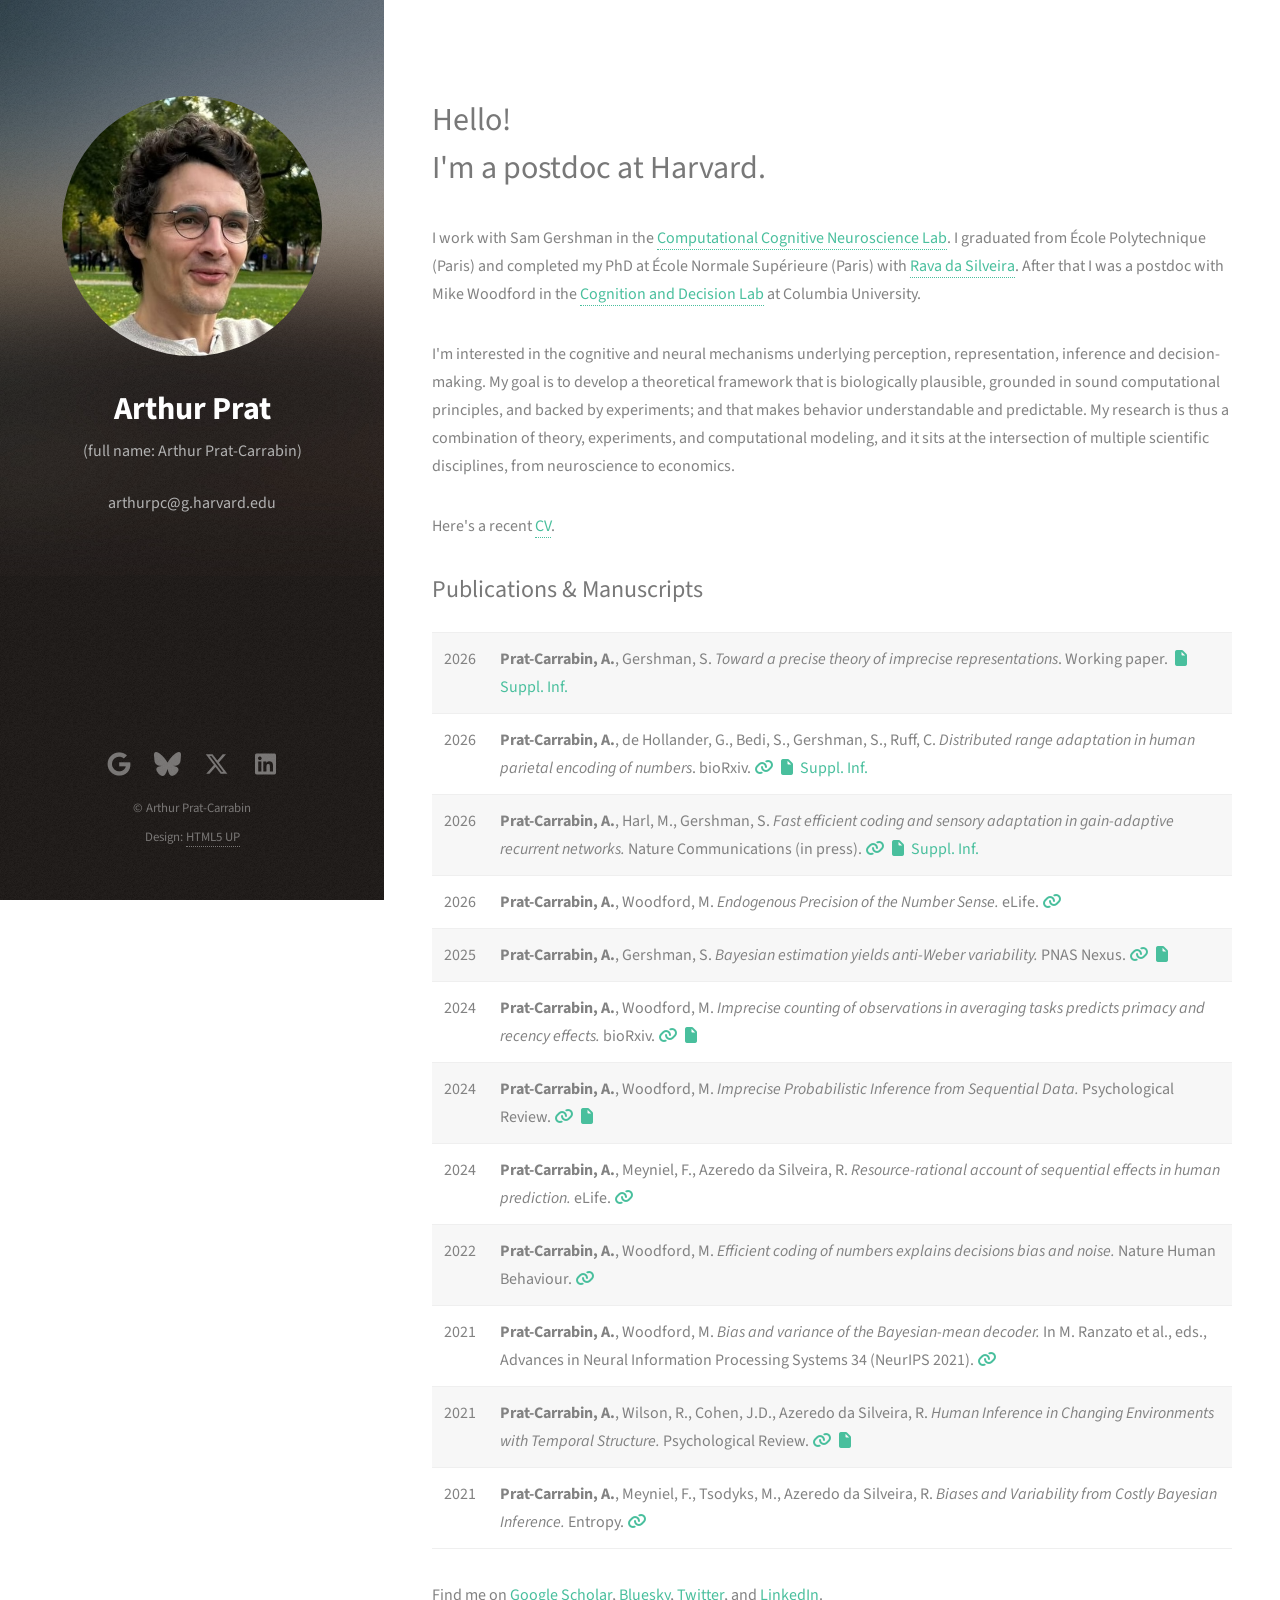
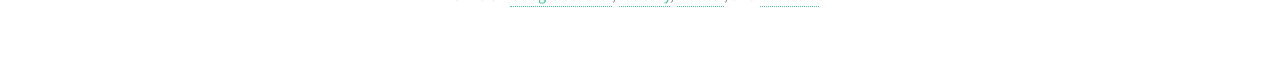
==== commit 34da2070: "NComms" ====
--- a/index.html
+++ b/index.html
@@ -19,7 +19,7 @@
 				<div class="inner">
 					<a href="#" class="image avatar"><img src="images/apc3c.JPG" alt="" /></a>
 					<h1 style="font-size:2em"><strong>Arthur Prat</strong></h1>
-                    <p>My full name is Arthur Prat-Carrabin,<br>but "Arthur Prat" is just easier for everyone.</p>
+                    <p>(full name: Arthur Prat-Carrabin)</p>
 					<p>arthurpc<span>@</span>g.harvard.edu</p>
 				</div>
 			</header>
@@ -54,14 +54,14 @@
 							<table>
 								<tr>
 									<td>2026</td>
-									<td>Prat-Carrabin, A., Gershman, S. <i>Toward a precise theory of imprecise representations</i>. Working paper.
+									<td><b>Prat-Carrabin, A.</b>, Gershman, S. <i>Toward a precise theory of imprecise representations</i>. Working paper.
 										<a href="pdfs/Prat-Carrabin and Gershman - 2026 - Toward a precise theory of imprecise representations.pdf" class="fa-solid fa-file" style="border-bottom:none;" target="_blank" rel="noopener noreferrer"></a>
 										<a href="pdfs/Prat-Carrabin and Gershman - 2026 - Toward a precise theory of imprecise representations - Suppl Inf.pdf" style="border-bottom:none;" target="_blank" rel="noopener noreferrer">Suppl. Inf.</a>
                                     </td>
 								</tr>
 								<tr>
 									<td>2026</td>
-									<td>Prat-Carrabin, A., de Hollander, G., Bedi, S.,  Gershman, S., Ruff, C. <i>Distributed range adaptation in human parietal encoding of numbers</i>. bioRxiv.
+									<td><b>Prat-Carrabin, A.</b>, de Hollander, G., Bedi, S.,  Gershman, S., Ruff, C. <i>Distributed range adaptation in human parietal encoding of numbers</i>. bioRxiv.
                                         <a href="https://www.biorxiv.org/cgi/content/short/2025.09.25.675916" class="fa-solid fa-link" style="border-bottom:none;" target="_blank" rel="noopener noreferrer"></a>
 										<a href="pdfs/Prat-Carrabin, de Hollander, Bedi, Gershman, Ruff - Distributed range adaptation in human parietal encoding of numbers - 2026.pdf" class="fa-solid fa-file" style="border-bottom:none;" target="_blank" rel="noopener noreferrer"></a>
 										<a href="pdfs/Prat-Carrabin, de Hollander, Bedi, Gershman, Ruff - Distributed range adaptation in human parietal encoding of numbers - 2026 - Suppl Inf.pdf" style="border-bottom:none;" target="_blank" rel="noopener noreferrer">Suppl. Inf.</a>
@@ -70,7 +70,7 @@
 								</tr>
 								<tr>
 									<td>2026</td>
-									<td>Prat-Carrabin, A., Harl, M., Gershman, S. <i>Fast efficient coding and sensory adaptation in gain-adaptive recurrent networks.</i> bioRxiv.
+									<td><b>Prat-Carrabin, A.</b>, Harl, M., Gershman, S. <i>Fast efficient coding and sensory adaptation in gain-adaptive recurrent networks.</i> Nature Communications (in press).
                                         <a href="https://doi.org/10.1101/2025.07.11.664261" class="fa-solid fa-link" style="border-bottom:none;" target="_blank" rel="noopener noreferrer"></a>
 										<a href="pdfs/Prat-Carrabin, Harl, Gershman - Fast efficient coding and sensory adaptation in gain-adaptive recurrent networks - 2026.pdf" class="fa-solid fa-file" style="border-bottom:none;" target="_blank" rel="noopener noreferrer"></a>
 										<a href="pdfs/Prat-Carrabin, Harl, Gershman - Fast efficient coding and sensory adaptation in gain-adaptive recurrent networks - Suppl Inf - 2026.pdf" style="border-bottom:none;" target="_blank" rel="noopener noreferrer">Suppl. Inf.</a>
@@ -78,56 +78,56 @@
 								</tr>
 								<tr>
 									<td>2026</td>
-									<td>Prat-Carrabin, A., Woodford, M. <i>Endogenous Precision of the Number Sense.</i> eLife.
+									<td><b>Prat-Carrabin, A.</b>, Woodford, M. <i>Endogenous Precision of the Number Sense.</i> eLife.
                                         <a href="https://doi.org/10.7554/eLife.101277" class="fa-solid fa-link" style="border-bottom:none;" target="_blank" rel="noopener noreferrer"></a>
                                     </td>
 								</tr>
 								<tr>
 									<td>2025</td>
-									<td>Prat-Carrabin, A., Gershman, S. <i>Bayesian estimation yields anti-Weber variability.</i> PNAS Nexus.
+									<td><b>Prat-Carrabin, A.</b>, Gershman, S. <i>Bayesian estimation yields anti-Weber variability.</i> PNAS Nexus.
                                         <a href="https://doi.org/10.1093/pnasnexus/pgaf275" class="fa-solid fa-link" style="border-bottom:none;" target="_blank" rel="noopener noreferrer"></a>
 										<a href="pdfs/Prat-Carrabin and Gershman - 2025 - Bayesian estimation yields anti-Weber variability.pdf" class="fa-solid fa-file" style="border-bottom:none;" target="_blank" rel="noopener noreferrer"></a>
                                     </td>
 								</tr>
 								<tr>
 									<td>2024</td>
-									<td>Prat-Carrabin, A., Woodford, M. <i>Imprecise counting of observations in averaging tasks predicts primacy and recency effects.</i> bioRxiv.
+									<td><b>Prat-Carrabin, A.</b>, Woodford, M. <i>Imprecise counting of observations in averaging tasks predicts primacy and recency effects.</i> bioRxiv.
                                         <a href="https://doi.org/10.1101/2024.09.29.615676" class="fa-solid fa-link" style="border-bottom:none;" target="_blank" rel="noopener noreferrer"></a>
 										<a href="pdfs/Prat-Carrabin and Woodford - 2024 - Imprecise counting of observations in averaging tasks predicts primacy and recency effects.pdf" class="fa-solid fa-file" style="border-bottom:none;" target="_blank" rel="noopener noreferrer"></a>
                                     </td>
 								</tr>
 								<tr>
 									<td>2024</td>
-									<td>Prat-Carrabin, A., Woodford, M. <i>Imprecise Probabilistic Inference from Sequential Data.</i> Psychological Review.
+									<td><b>Prat-Carrabin, A.</b>, Woodford, M. <i>Imprecise Probabilistic Inference from Sequential Data.</i> Psychological Review.
 										<a href="https://doi.org/10.1037/rev0000469" class="fa-solid fa-link" style="border-bottom:none;" target="_blank" rel="noopener noreferrer"></a>
 										<a href="pdfs/Prat-Carrabin and Woodford - 2024 - Imprecise probabilistic inference from sequential data.pdf" class="fa-solid fa-file" style="border-bottom:none;" target="_blank" rel="noopener noreferrer"></a>
 									</td>
 								</tr>
 								<tr>
 									<td>2024</td>
-									<td>Prat-Carrabin, A., Meyniel, F., Azeredo da Silveira, R. <i>Resource-rational account of sequential effects in human prediction.</i> eLife.
+									<td><b>Prat-Carrabin, A.</b>, Meyniel, F., Azeredo da Silveira, R. <i>Resource-rational account of sequential effects in human prediction.</i> eLife.
 										<a href="https://doi.org/10.7554/eLife.81256" class="fa-solid fa-link" style="border-bottom:none;" target="_blank" rel="noopener noreferrer"></a></td>
 								</tr>
 								<tr>
 									<td>2022</td>
-									<td>Prat-Carrabin, A., Woodford, M. <i>Efficient coding of numbers explains decisions bias and noise.</i> Nature Human Behaviour. 
+									<td><b>Prat-Carrabin, A.</b>, Woodford, M. <i>Efficient coding of numbers explains decisions bias and noise.</i> Nature Human Behaviour. 
 										<a href="https://www.nature.com/articles/s41562-022-01352-4" class="fa-solid fa-link" style="border-bottom:none;" target="_blank" rel="noopener noreferrer"></a></td>
 								</tr>
 								<tr>
 									<td>2021</td>
-									<td>Prat-Carrabin, A., Woodford, M. <i>Bias and variance of the Bayesian-mean decoder.</i> In M. Ranzato et al., eds., Advances in Neural Information Processing Systems 34 (NeurIPS 2021).
+									<td><b>Prat-Carrabin, A.</b>, Woodford, M. <i>Bias and variance of the Bayesian-mean decoder.</i> In M. Ranzato et al., eds., Advances in Neural Information Processing Systems 34 (NeurIPS 2021).
 										<a href="https://proceedings.neurips.cc/paper_files/paper/2021/hash/c7c3e78e3c9d26cc1158a8735d548eaa-Abstract.html" class="fa-solid fa-link" style="border-bottom:none;" target="_blank" rel="noopener noreferrer"></a></td>
 								</tr>
 								<tr>
 									<td>2021</td>
-									<td>Prat-Carrabin, A., Wilson, R., Cohen, J.D., Azeredo da Silveira, R. <i>Human Inference in Changing Environments with Temporal Structure.</i> Psychological Review.
+									<td><b>Prat-Carrabin, A.</b>, Wilson, R., Cohen, J.D., Azeredo da Silveira, R. <i>Human Inference in Changing Environments with Temporal Structure.</i> Psychological Review.
 										<a href="http://dx.doi.org/10.1037/rev0000276" class="fa-solid fa-link" style="border-bottom:none;" target="_blank" rel="noopener noreferrer"></a>
 										<a href="pdfs/Prat-Carrabin et al. - 2021 - Human inference in changing environments with temporal structure.pdf" class="fa-solid fa-file" style="border-bottom:none;" target="_blank" rel="noopener noreferrer"></a>
 									</td>
 								</tr>
 								<tr>
 									<td>2021</td>
-									<td>Prat-Carrabin, A., Meyniel, F., Tsodyks, M., Azeredo da Silveira, R. <i>Biases and Variability from Costly Bayesian Inference.</i> Entropy. <a href="https://doi.org/10.3390/e23050603" class="fa-solid fa-link" style="border-bottom:none;" target="_blank" rel="noopener noreferrer"></a></td>
+									<td><b>Prat-Carrabin, A.</b>, Meyniel, F., Tsodyks, M., Azeredo da Silveira, R. <i>Biases and Variability from Costly Bayesian Inference.</i> Entropy. <a href="https://doi.org/10.3390/e23050603" class="fa-solid fa-link" style="border-bottom:none;" target="_blank" rel="noopener noreferrer"></a></td>
 								</tr>
 							</table>
 						</div>
--- a/assets/css/main.css
+++ b/assets/css/main.css
@@ -2,7 +2,7 @@
 @import url("../fontawesome/css/fontawesome.min.css");
 @import url("../fontawesome/css/brands.min.css");
 @import url("../fontawesome/css/solid.min.css");
-@import url("https://fonts.googleapis.com/css?family=Source+Sans+Pro:400,400italic");
+@import url("https://fonts.googleapis.com/css?family=Source+Sans+Pro:400,400italic,700");
 
 /*
 	Strata by HTML5 UP
@@ -126,8 +126,8 @@
 		}
 
 	strong, b {
-		color: #787878;
-		font-weight: 400;
+		/*color: #787878;*/
+		font-weight: 700;
 	}
 
 	em, i {
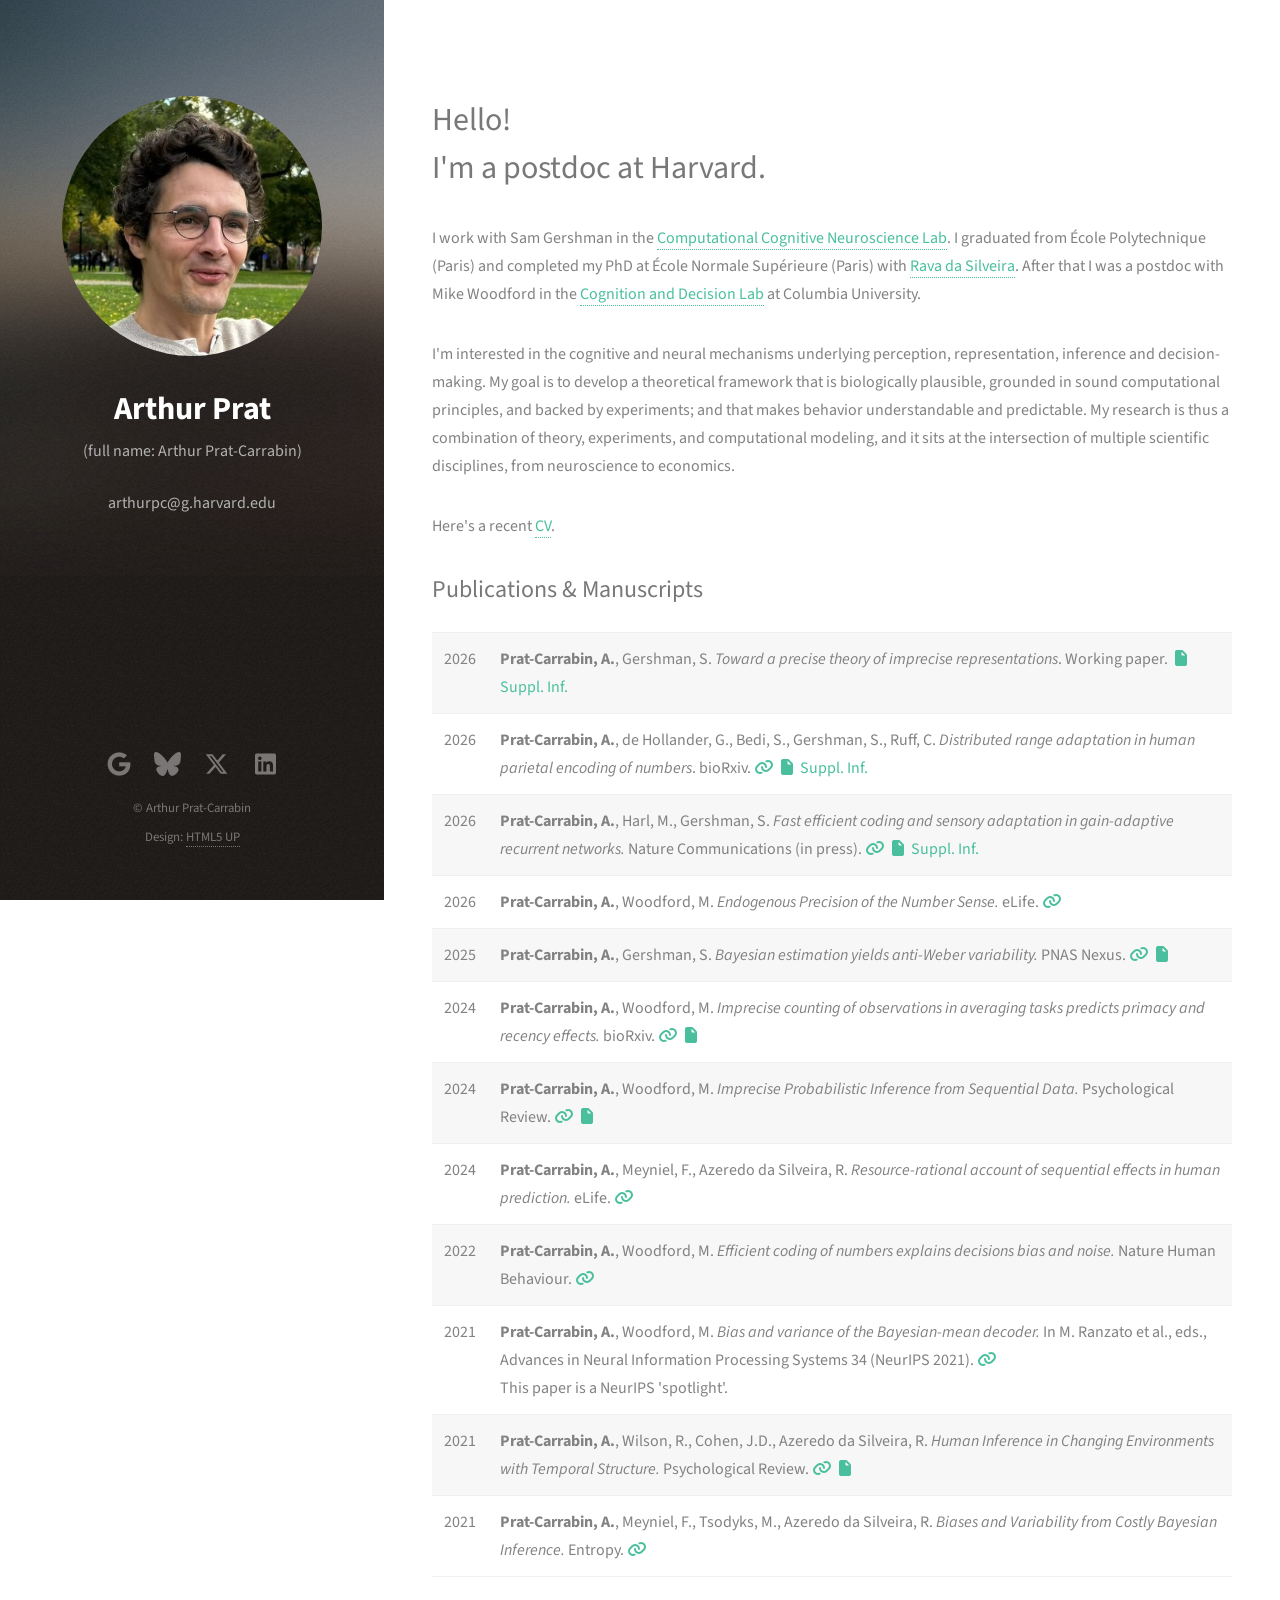
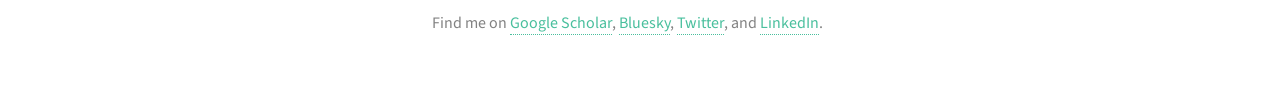
==== commit d6c518b3: "neurips spotlight" ====
--- a/index.html
+++ b/index.html
@@ -116,7 +116,8 @@
 								<tr>
 									<td>2021</td>
 									<td><b>Prat-Carrabin, A.</b>, Woodford, M. <i>Bias and variance of the Bayesian-mean decoder.</i> In M. Ranzato et al., eds., Advances in Neural Information Processing Systems 34 (NeurIPS 2021).
-										<a href="https://proceedings.neurips.cc/paper_files/paper/2021/hash/c7c3e78e3c9d26cc1158a8735d548eaa-Abstract.html" class="fa-solid fa-link" style="border-bottom:none;" target="_blank" rel="noopener noreferrer"></a></td>
+										<a href="https://proceedings.neurips.cc/paper_files/paper/2021/hash/c7c3e78e3c9d26cc1158a8735d548eaa-Abstract.html" class="fa-solid fa-link" style="border-bottom:none;" target="_blank" rel="noopener noreferrer"></a>
+                                        <br>This paper is a NeurIPS 'spotlight'.</td>
 								</tr>
 								<tr>
 									<td>2021</td>
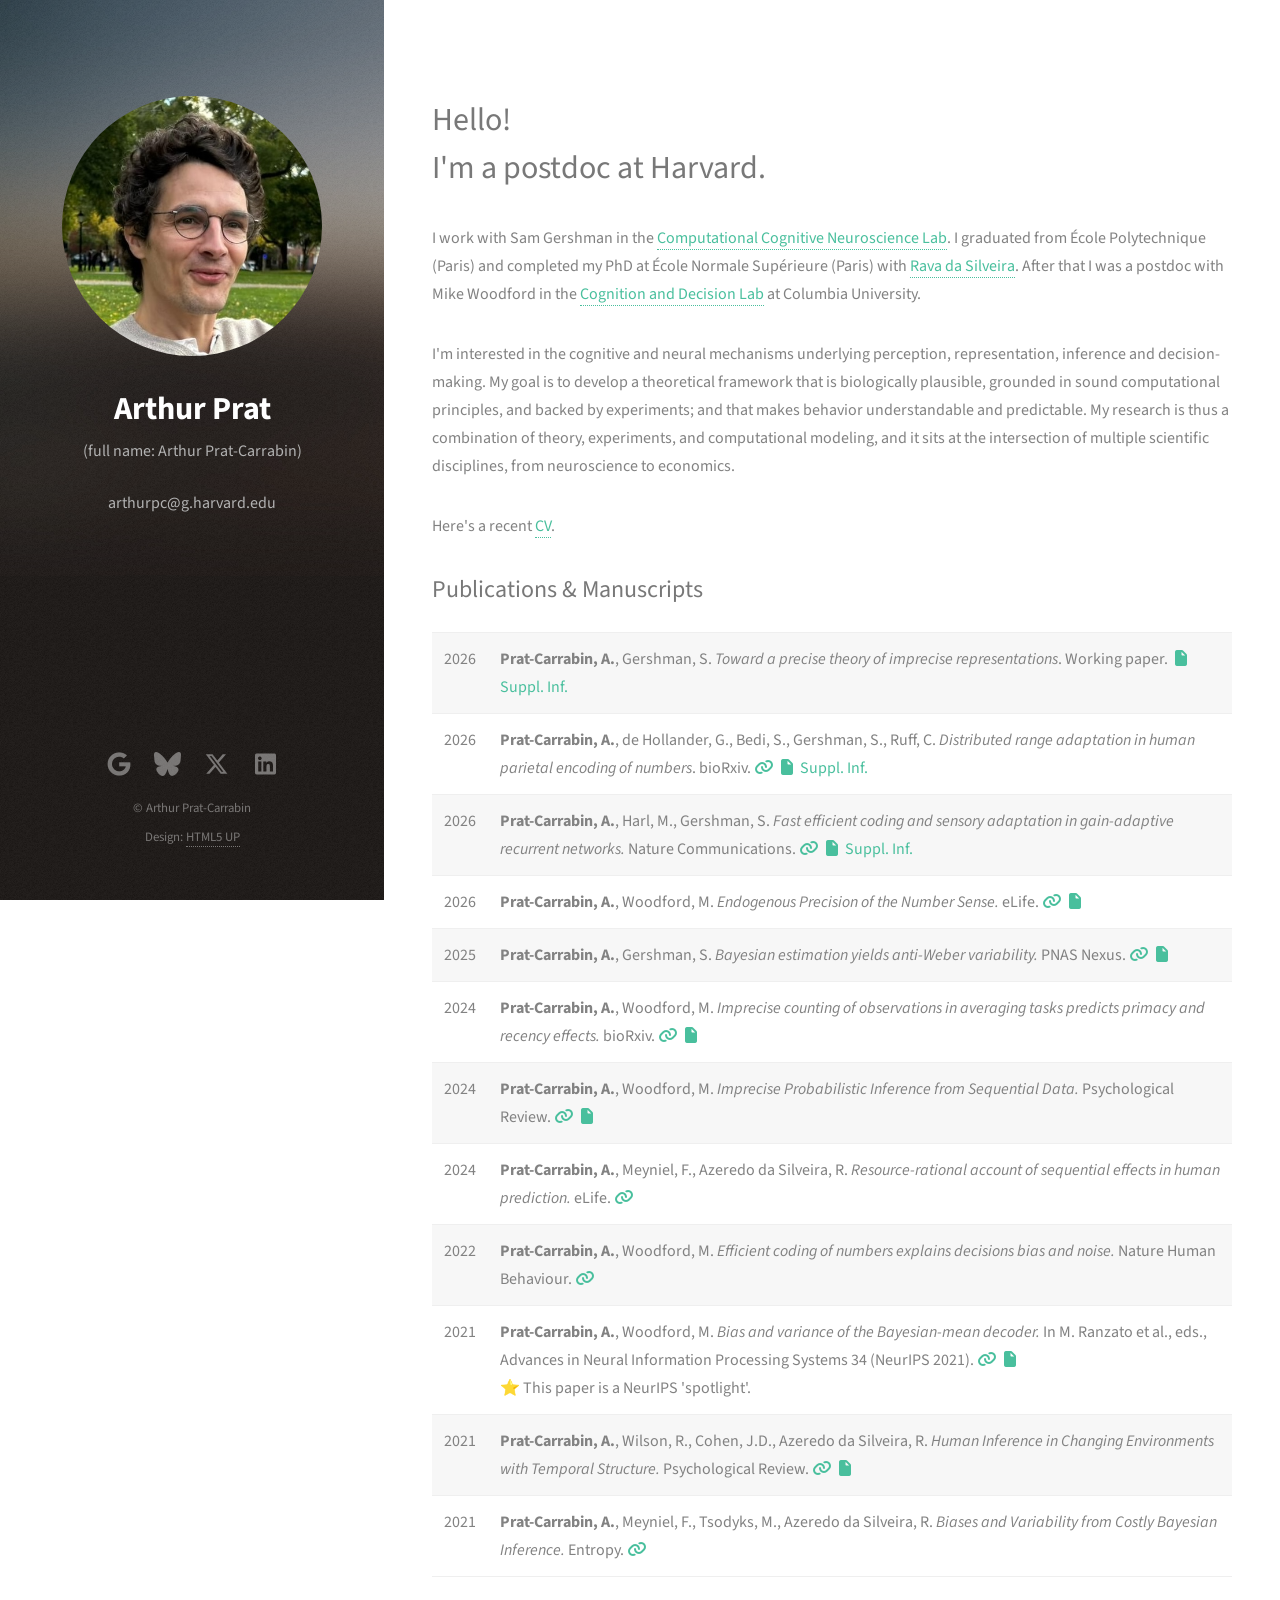
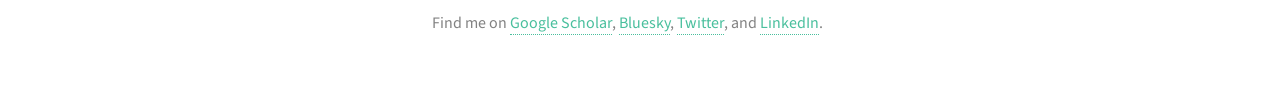
==== commit a416c4d6: "updated pdfs" ====
--- a/index.html
+++ b/index.html
@@ -70,8 +70,8 @@
 								</tr>
 								<tr>
 									<td>2026</td>
-									<td><b>Prat-Carrabin, A.</b>, Harl, M., Gershman, S. <i>Fast efficient coding and sensory adaptation in gain-adaptive recurrent networks.</i> Nature Communications (in press).
-                                        <a href="https://doi.org/10.1101/2025.07.11.664261" class="fa-solid fa-link" style="border-bottom:none;" target="_blank" rel="noopener noreferrer"></a>
+									<td><b>Prat-Carrabin, A.</b>, Harl, M., Gershman, S. <i>Fast efficient coding and sensory adaptation in gain-adaptive recurrent networks.</i> Nature Communications.
+                                        <a href="https://doi.org/10.1038/s41467-026-73032-0" class="fa-solid fa-link" style="border-bottom:none;" target="_blank" rel="noopener noreferrer"></a>
 										<a href="pdfs/Prat-Carrabin, Harl, Gershman - Fast efficient coding and sensory adaptation in gain-adaptive recurrent networks - 2026.pdf" class="fa-solid fa-file" style="border-bottom:none;" target="_blank" rel="noopener noreferrer"></a>
 										<a href="pdfs/Prat-Carrabin, Harl, Gershman - Fast efficient coding and sensory adaptation in gain-adaptive recurrent networks - Suppl Inf - 2026.pdf" style="border-bottom:none;" target="_blank" rel="noopener noreferrer">Suppl. Inf.</a>
                                     </td>
@@ -80,6 +80,7 @@
 									<td>2026</td>
 									<td><b>Prat-Carrabin, A.</b>, Woodford, M. <i>Endogenous Precision of the Number Sense.</i> eLife.
                                         <a href="https://doi.org/10.7554/eLife.101277" class="fa-solid fa-link" style="border-bottom:none;" target="_blank" rel="noopener noreferrer"></a>
+										<a href="pdfs/Prat-Carrabin and Woodford - 2026 - Endogenous precision of the number sense.pdf" class="fa-solid fa-file" style="border-bottom:none;" target="_blank" rel="noopener noreferrer"></a>
                                     </td>
 								</tr>
 								<tr>
@@ -117,7 +118,8 @@
 									<td>2021</td>
 									<td><b>Prat-Carrabin, A.</b>, Woodford, M. <i>Bias and variance of the Bayesian-mean decoder.</i> In M. Ranzato et al., eds., Advances in Neural Information Processing Systems 34 (NeurIPS 2021).
 										<a href="https://proceedings.neurips.cc/paper_files/paper/2021/hash/c7c3e78e3c9d26cc1158a8735d548eaa-Abstract.html" class="fa-solid fa-link" style="border-bottom:none;" target="_blank" rel="noopener noreferrer"></a>
-                                        <br>This paper is a NeurIPS 'spotlight'.</td>
+										<a href="pdfs/Prat-Carrabin and Woodford - 2021 - Bias and variance of the Bayesian-mean decoder.pdf" class="fa-solid fa-file" style="border-bottom:none;" target="_blank" rel="noopener noreferrer"></a>
+                                        <br>⭐️ This paper is a NeurIPS 'spotlight'.</td>
 								</tr>
 								<tr>
 									<td>2021</td>
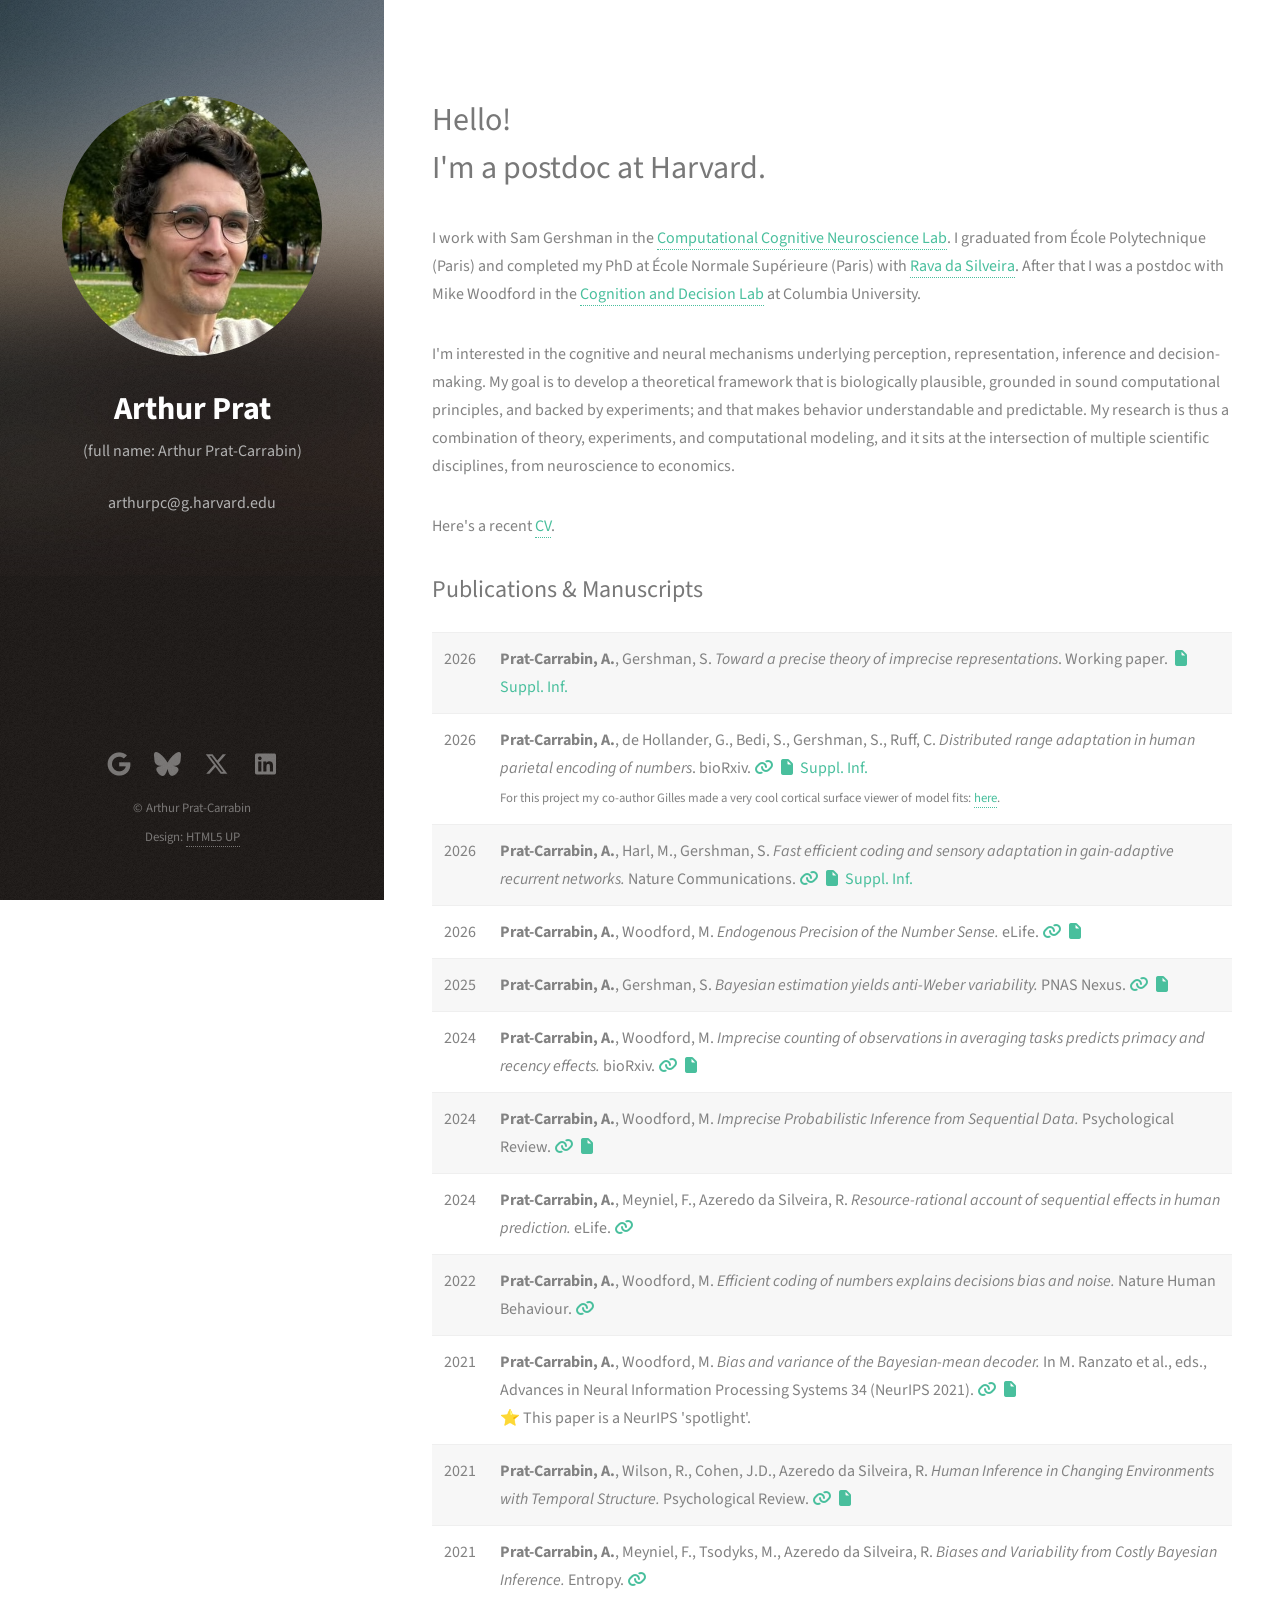
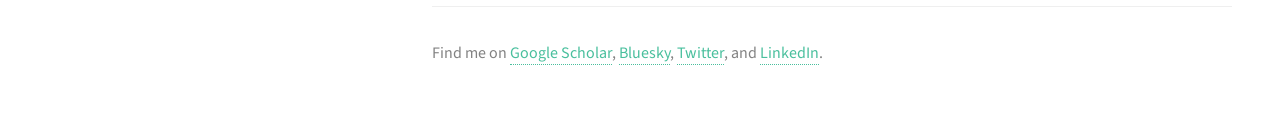
==== commit 0cdcaa9c: "added link to cortical viewer" ====
--- a/index.html
+++ b/index.html
@@ -6,7 +6,7 @@
 -->
 <html>
 	<head>
-		<title>Arthur Prat-Carrabin</title>
+		<title>Arthur Prat</title>
 		<meta charset="utf-8" />
 		<meta name="viewport" content="width=device-width, initial-scale=1, user-scalable=no" />
 		<link rel="stylesheet" href="assets/css/main.css" />
@@ -65,6 +65,9 @@
                                         <a href="https://www.biorxiv.org/cgi/content/short/2025.09.25.675916" class="fa-solid fa-link" style="border-bottom:none;" target="_blank" rel="noopener noreferrer"></a>
 										<a href="pdfs/Prat-Carrabin, de Hollander, Bedi, Gershman, Ruff - Distributed range adaptation in human parietal encoding of numbers - 2026.pdf" class="fa-solid fa-file" style="border-bottom:none;" target="_blank" rel="noopener noreferrer"></a>
 										<a href="pdfs/Prat-Carrabin, de Hollander, Bedi, Gershman, Ruff - Distributed range adaptation in human parietal encoding of numbers - 2026 - Suppl Inf.pdf" style="border-bottom:none;" target="_blank" rel="noopener noreferrer">Suppl. Inf.</a>
+                                        <span style="font-size: 0.8em;"><br>
+                                        For this project my co-author Gilles made a very cool cortical surface viewer of model fits:
+                                        <a href="https://ruffgroup.github.io/neural_priors_viewers/" target="_blank" rel="noopener noreferrer">here</a>.</span>
                                         <!--- <br>Here is a <a href="https://www.youtube.com/watch?v=u6K8ixUadC8">recorded presentation</a> of this paper. --->
                                     </td>
 								</tr>
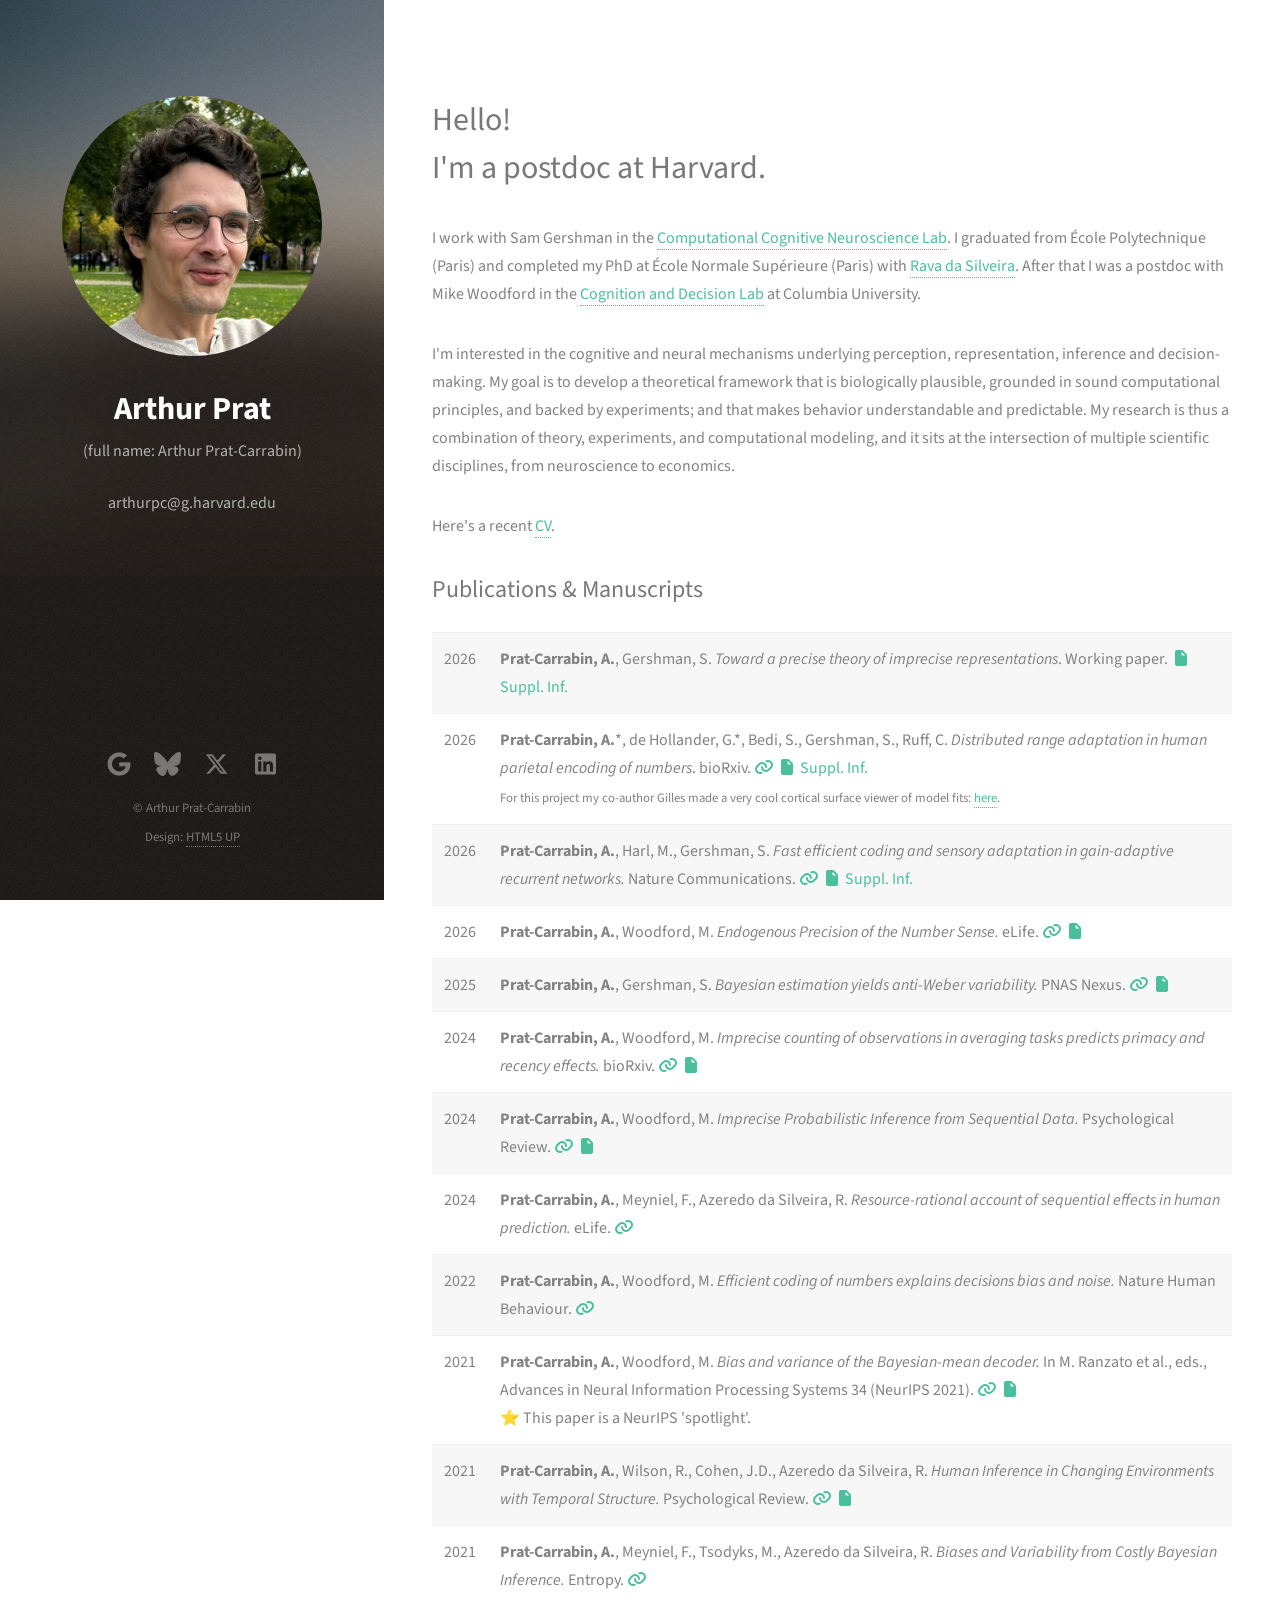
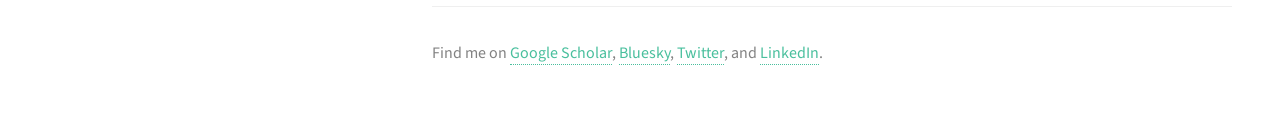
==== commit 9190008c: "added *" ====
--- a/index.html
+++ b/index.html
@@ -61,7 +61,7 @@
 								</tr>
 								<tr>
 									<td>2026</td>
-									<td><b>Prat-Carrabin, A.</b>, de Hollander, G., Bedi, S.,  Gershman, S., Ruff, C. <i>Distributed range adaptation in human parietal encoding of numbers</i>. bioRxiv.
+									<td><b>Prat-Carrabin, A.</b>*, de Hollander, G.*, Bedi, S.,  Gershman, S., Ruff, C. <i>Distributed range adaptation in human parietal encoding of numbers</i>. bioRxiv.
                                         <a href="https://www.biorxiv.org/cgi/content/short/2025.09.25.675916" class="fa-solid fa-link" style="border-bottom:none;" target="_blank" rel="noopener noreferrer"></a>
 										<a href="pdfs/Prat-Carrabin, de Hollander, Bedi, Gershman, Ruff - Distributed range adaptation in human parietal encoding of numbers - 2026.pdf" class="fa-solid fa-file" style="border-bottom:none;" target="_blank" rel="noopener noreferrer"></a>
 										<a href="pdfs/Prat-Carrabin, de Hollander, Bedi, Gershman, Ruff - Distributed range adaptation in human parietal encoding of numbers - 2026 - Suppl Inf.pdf" style="border-bottom:none;" target="_blank" rel="noopener noreferrer">Suppl. Inf.</a>
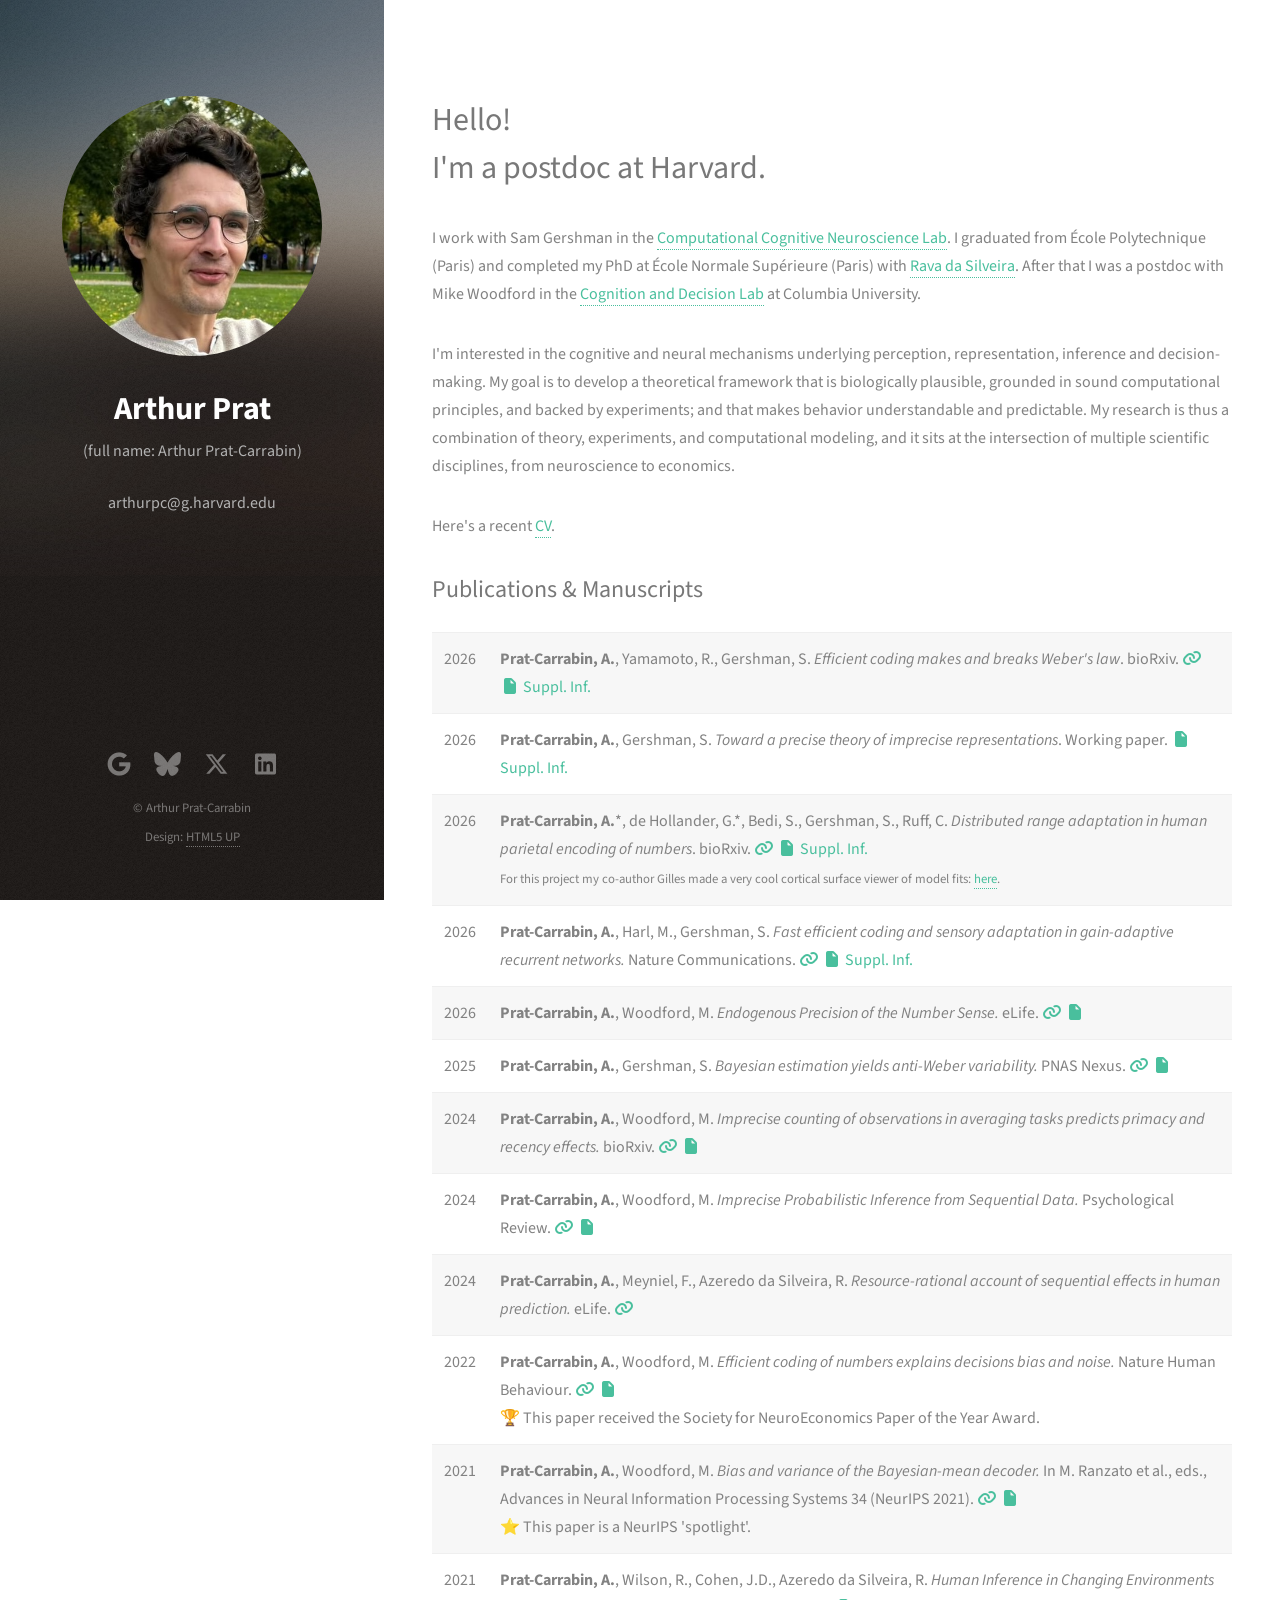
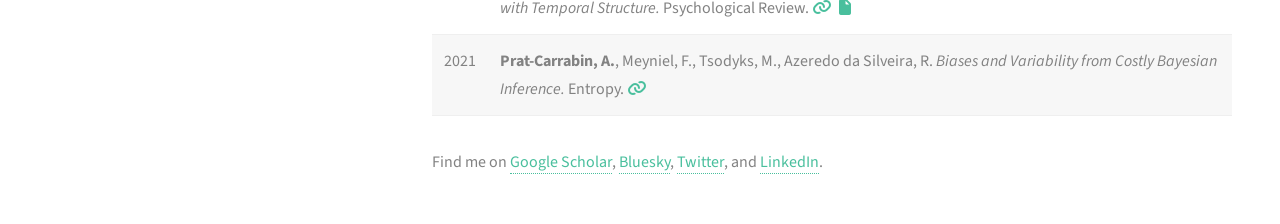
==== commit 54b12c39: "added weber paper, updated CV" ====
--- a/index.html
+++ b/index.html
@@ -54,6 +54,14 @@
 							<table>
 								<tr>
 									<td>2026</td>
+									<td><b>Prat-Carrabin, A.</b>, Yamamoto, R., Gershman, S. <i>Efficient coding makes and breaks Weber's law</i>. bioRxiv.
+                                        <a href="https://www.biorxiv.org/content/10.64898/2026.08.10.744043" class="fa-solid fa-link" style="border-bottom:none;" target="_blank" rel="noopener noreferrer"></a>
+										<a href="pdfs/Prat-Carrabin, Yamamoto, Gershman - Efficient coding makes and breaks Weber’s law - 2026.pdf" class="fa-solid fa-file" style="border-bottom:none;" target="_blank" rel="noopener noreferrer"></a>
+										<a href="pdfs/Prat-Carrabin, Yamamoto, Gershman - Efficient coding makes and breaks Weber’s law - 2026 - SI.pdf" style="border-bottom:none;" target="_blank" rel="noopener noreferrer">Suppl. Inf.</a>
+                                    </td>
+								</tr>
+								<tr>
+									<td>2026</td>
 									<td><b>Prat-Carrabin, A.</b>, Gershman, S. <i>Toward a precise theory of imprecise representations</i>. Working paper.
 										<a href="pdfs/Prat-Carrabin and Gershman - 2026 - Toward a precise theory of imprecise representations.pdf" class="fa-solid fa-file" style="border-bottom:none;" target="_blank" rel="noopener noreferrer"></a>
 										<a href="pdfs/Prat-Carrabin and Gershman - 2026 - Toward a precise theory of imprecise representations - Suppl Inf.pdf" style="border-bottom:none;" target="_blank" rel="noopener noreferrer">Suppl. Inf.</a>
@@ -115,7 +123,10 @@
 								<tr>
 									<td>2022</td>
 									<td><b>Prat-Carrabin, A.</b>, Woodford, M. <i>Efficient coding of numbers explains decisions bias and noise.</i> Nature Human Behaviour. 
-										<a href="https://www.nature.com/articles/s41562-022-01352-4" class="fa-solid fa-link" style="border-bottom:none;" target="_blank" rel="noopener noreferrer"></a></td>
+										<a href="https://www.nature.com/articles/s41562-022-01352-4" class="fa-solid fa-link" style="border-bottom:none;" target="_blank" rel="noopener noreferrer"></a>
+										<a href="pdfs/Prat-Carrabin and Woodford - 2022 - Efficient coding of numbers explains decision bias and noise.pdf" class="fa-solid fa-file" style="border-bottom:none;" target="_blank" rel="noopener noreferrer"></a>
+                                        <br>🏆 This paper received the Society for NeuroEconomics Paper of the Year Award.</td>
+                                    </td>
 								</tr>
 								<tr>
 									<td>2021</td>
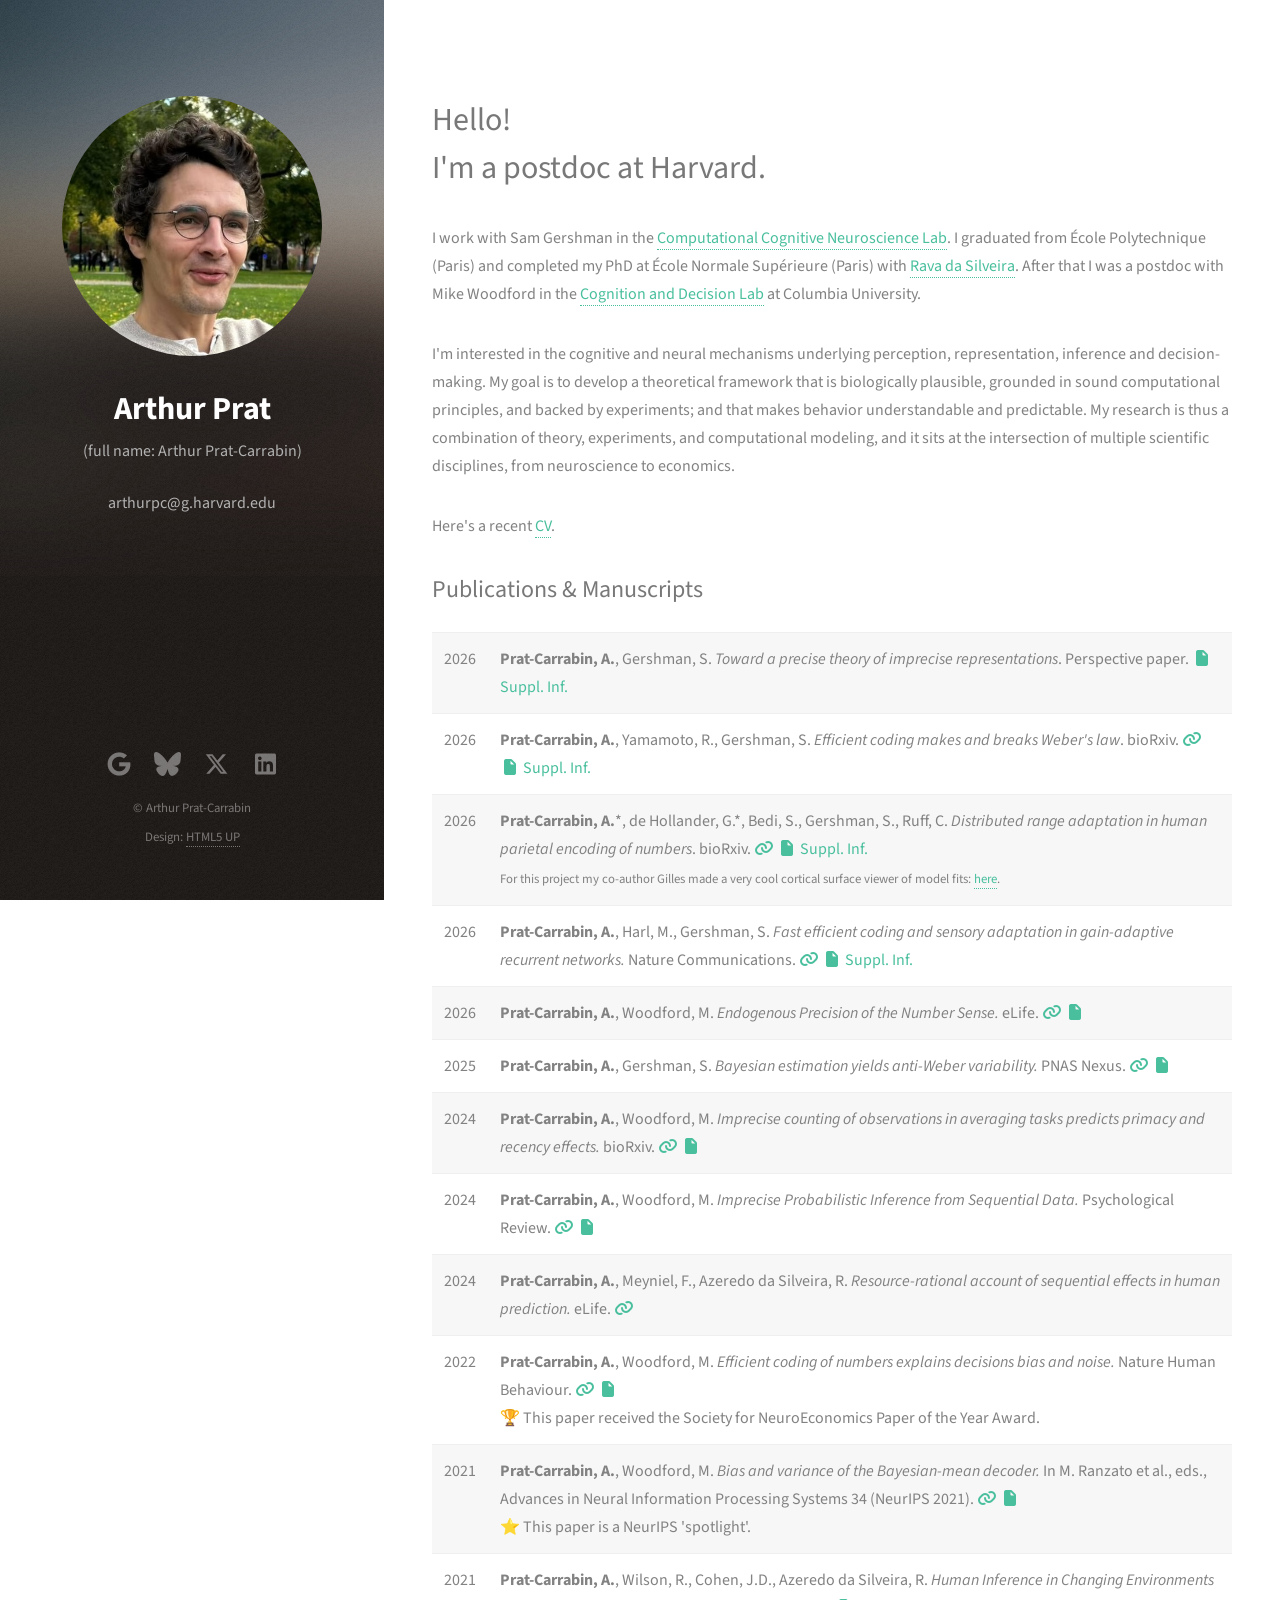
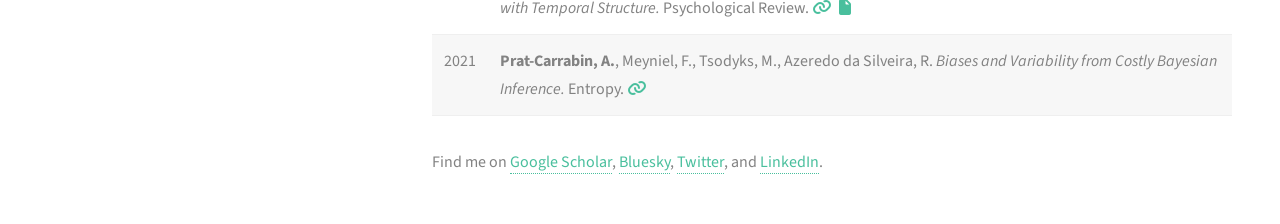
==== commit 0da9dd89: "updated perspective" ====
--- a/index.html
+++ b/index.html
@@ -54,17 +54,17 @@
 							<table>
 								<tr>
 									<td>2026</td>
+									<td><b>Prat-Carrabin, A.</b>, Gershman, S. <i>Toward a precise theory of imprecise representations</i>. Perspective paper.
+										<a href="pdfs/Prat-Carrabin and Gershman - 2026 - Toward a precise theory of imprecise representations.pdf" class="fa-solid fa-file" style="border-bottom:none;" target="_blank" rel="noopener noreferrer"></a>
+										<a href="pdfs/Prat-Carrabin and Gershman - 2026 - Toward a precise theory of imprecise representations - Suppl Inf.pdf" style="border-bottom:none;" target="_blank" rel="noopener noreferrer">Suppl. Inf.</a>
+                                    </td>
+								</tr>
+								<tr>
+									<td>2026</td>
 									<td><b>Prat-Carrabin, A.</b>, Yamamoto, R., Gershman, S. <i>Efficient coding makes and breaks Weber's law</i>. bioRxiv.
                                         <a href="https://www.biorxiv.org/content/10.64898/2026.08.10.744043" class="fa-solid fa-link" style="border-bottom:none;" target="_blank" rel="noopener noreferrer"></a>
 										<a href="pdfs/Prat-Carrabin, Yamamoto, Gershman - Efficient coding makes and breaks Weber’s law - 2026.pdf" class="fa-solid fa-file" style="border-bottom:none;" target="_blank" rel="noopener noreferrer"></a>
 										<a href="pdfs/Prat-Carrabin, Yamamoto, Gershman - Efficient coding makes and breaks Weber’s law - 2026 - SI.pdf" style="border-bottom:none;" target="_blank" rel="noopener noreferrer">Suppl. Inf.</a>
-                                    </td>
-								</tr>
-								<tr>
-									<td>2026</td>
-									<td><b>Prat-Carrabin, A.</b>, Gershman, S. <i>Toward a precise theory of imprecise representations</i>. Working paper.
-										<a href="pdfs/Prat-Carrabin and Gershman - 2026 - Toward a precise theory of imprecise representations.pdf" class="fa-solid fa-file" style="border-bottom:none;" target="_blank" rel="noopener noreferrer"></a>
-										<a href="pdfs/Prat-Carrabin and Gershman - 2026 - Toward a precise theory of imprecise representations - Suppl Inf.pdf" style="border-bottom:none;" target="_blank" rel="noopener noreferrer">Suppl. Inf.</a>
                                     </td>
 								</tr>
 								<tr>
